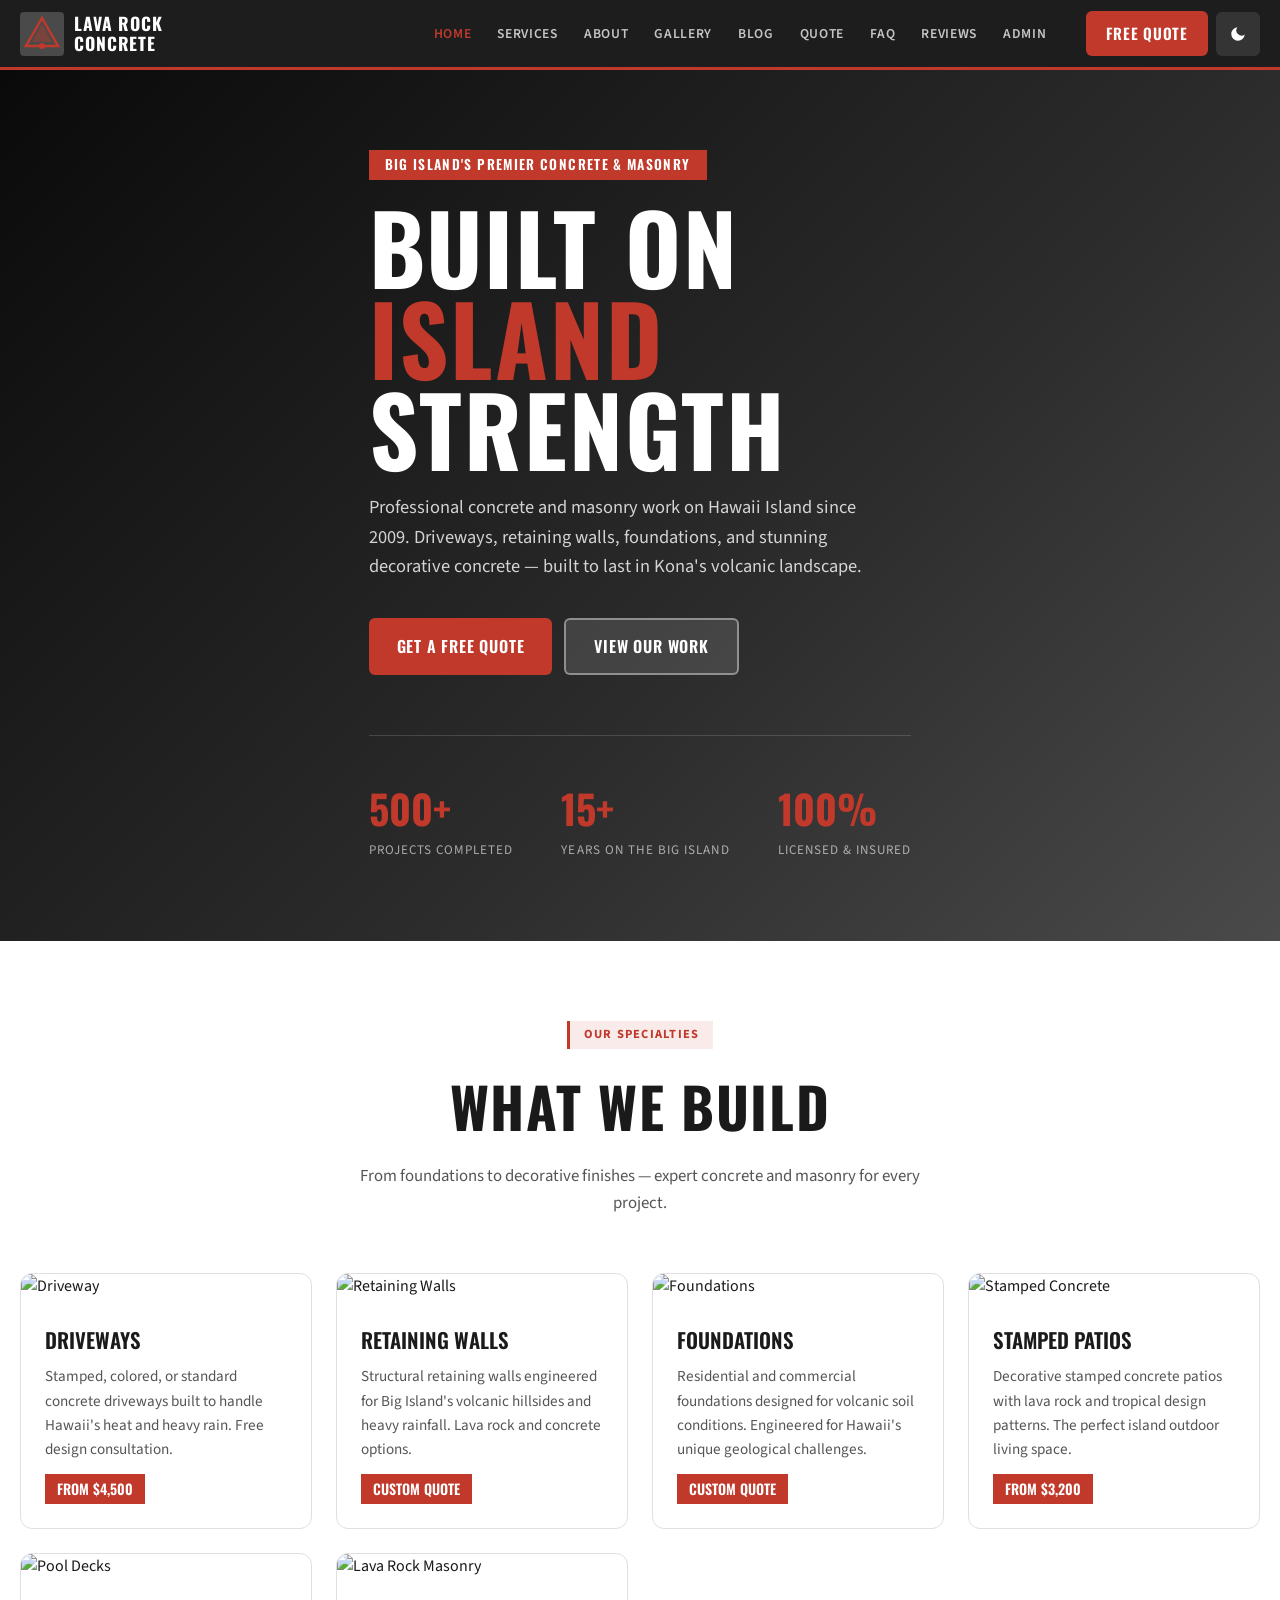
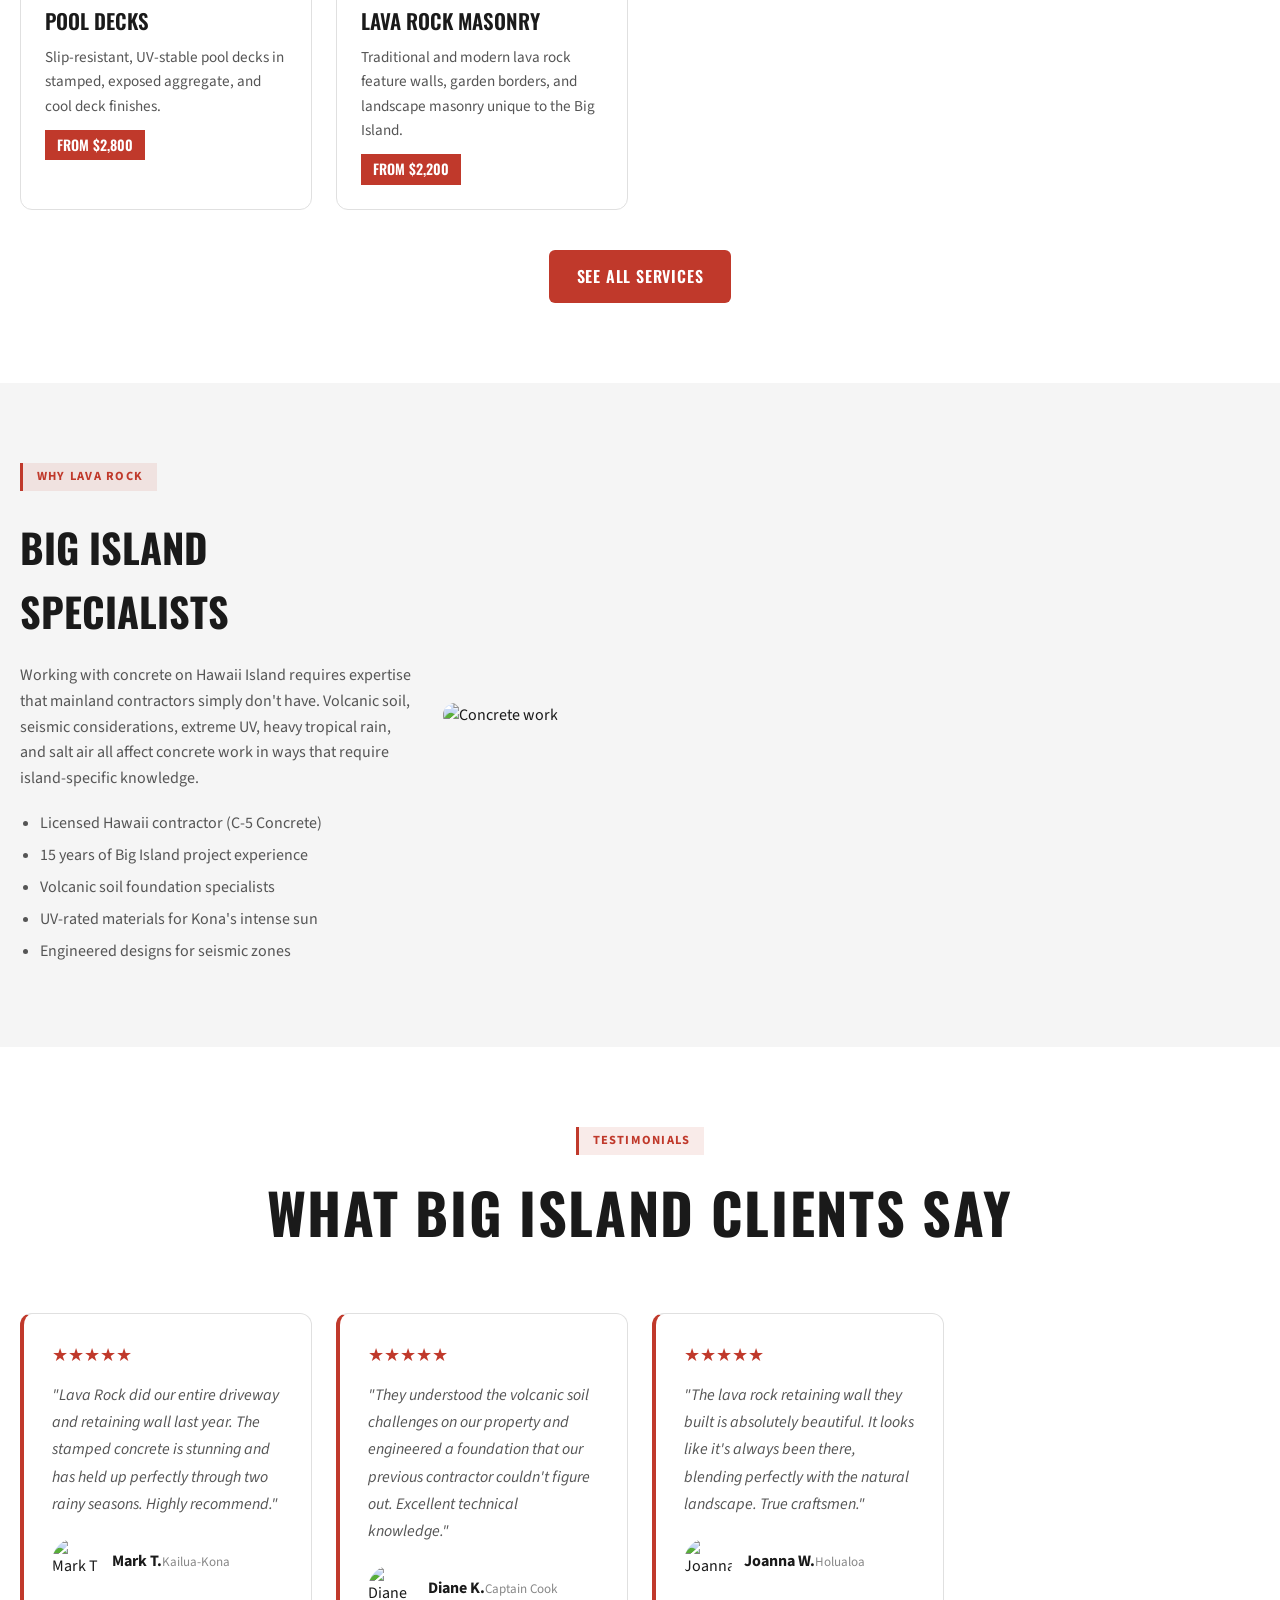
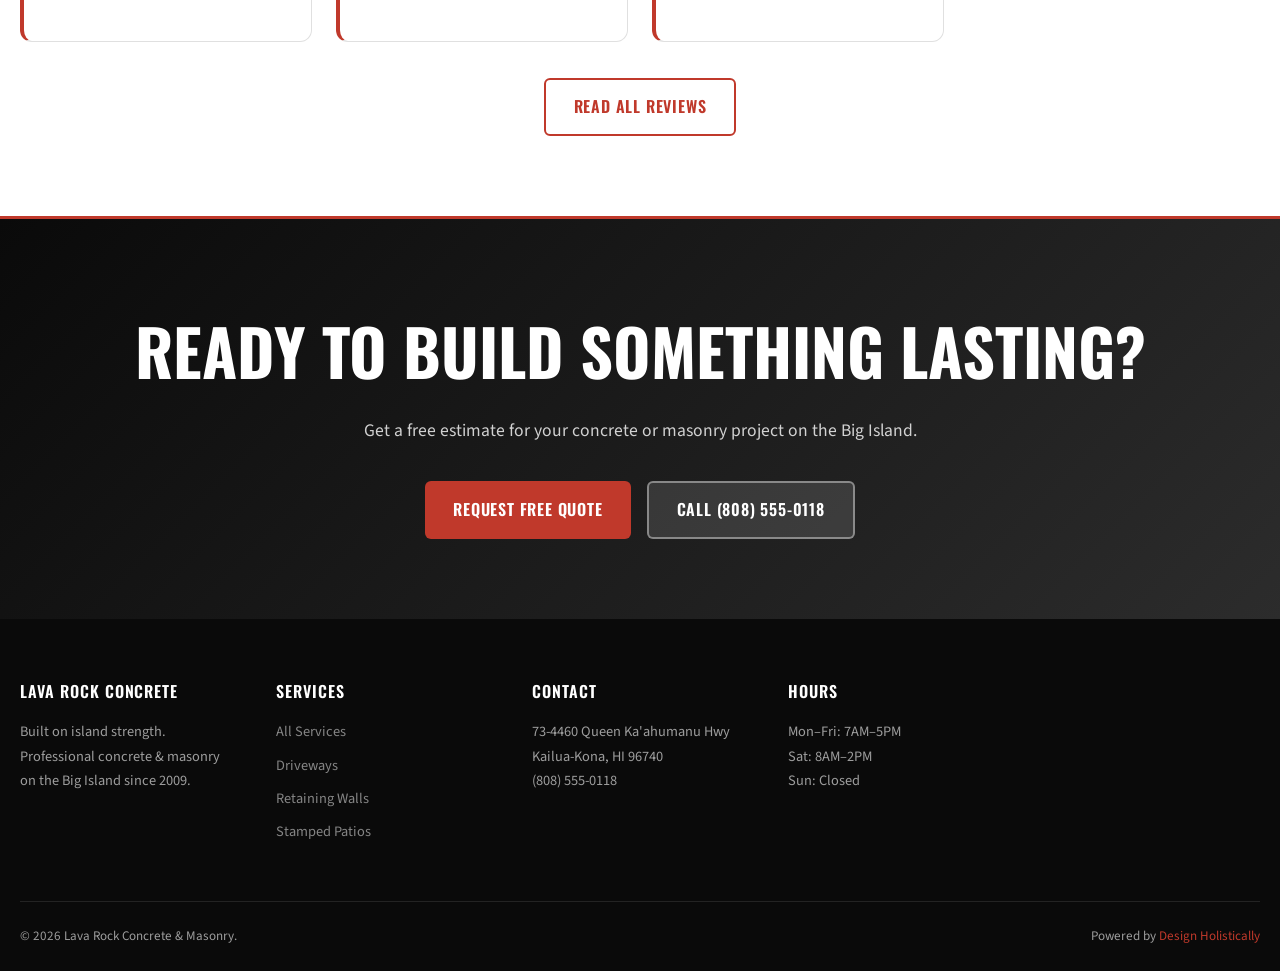
==== index.html @ 1061bb03 "Initial commit: Lava Rock Concrete & Masonry — Hawaii sample site (Kailua-Kona)" ====
<!DOCTYPE html>
<html lang="en" data-theme="light">
<head>
<meta charset="UTF-8"><meta name="viewport" content="width=device-width, initial-scale=1.0">
<title>Lava Rock Concrete & Masonry — Built on Island Strength | Kailua-Kona, Hawaii</title>
<meta name="description" content="Lava Rock Concrete & Masonry: driveways, retaining walls, foundations, stamped patios and decorative concrete on the Big Island. Kailua-Kona, Hawaii Island.">
<meta property="og:title" content="Lava Rock Concrete & Masonry — Kailua-Kona, Hawaii Island">
<meta property="og:description" content="Built on island strength. Professional concrete and masonry on the Big Island.">
<meta property="og:image" content="https://picsum.photos/1200/630?random=1802">
<link rel="stylesheet" href="css/style.css">
<script type="application/ld+json">{"@context":"https://schema.org","@type":"HomeAndConstructionBusiness","name":"Lava Rock Concrete & Masonry","address":{"@type":"PostalAddress","streetAddress":"73-4460 Queen Ka'ahumanu Hwy","addressLocality":"Kailua-Kona","addressRegion":"HI","postalCode":"96740"},"telephone":"(808) 555-0118","priceRange":"$$"}</script>
</head>
<body>
<header class="site-header">
  <div class="header-inner">
    <a href="index.html" class="logo-wrap" aria-label="Lava Rock Concrete Home">
      <svg width="44" height="44" viewBox="0 0 44 44" fill="none" aria-hidden="true">
        <rect width="44" height="44" rx="4" fill="#4A4A4A"/>
        <polygon points="22,6 38,34 6,34" fill="none" stroke="#C0392B" stroke-width="2.5"/>
        <polygon points="22,12 32,30 12,30" fill="#C0392B" opacity="0.4"/>
        <circle cx="22" cy="34" r="3" fill="#C0392B"/>
      </svg>
      <span>Lava Rock<br>Concrete</span>
    </a>
    <nav class="nav-links">
      <a href="index.html">Home</a><a href="services.html">Services</a><a href="about.html">About</a><a href="gallery.html">Gallery</a><a href="blog.html">Blog</a><a href="booking.html">Quote</a><a href="faq.html">FAQ</a><a href="reviews.html">Reviews</a><a href="admin.html">Admin</a>
    </nav>
    <div class="header-actions">
      <a href="booking.html" class="btn-cta-header">Free Quote</a>
      <button class="btn-dark-toggle" id="darkToggle" aria-label="Toggle dark mode"><svg viewBox="0 0 24 24"><path d="M21 12.79A9 9 0 1111.21 3 7 7 0 0021 12.79z"/></svg></button>
      <button class="hamburger" id="hamburger" aria-label="Open menu" aria-expanded="false"><span></span><span></span><span></span></button>
    </div>
  </div>
</header>
<nav class="mobile-nav" id="mobileNav">
  <a href="index.html">Home</a><a href="services.html">Services</a><a href="about.html">About</a><a href="gallery.html">Gallery</a><a href="blog.html">Blog</a><a href="booking.html">Quote</a><a href="faq.html">FAQ</a><a href="reviews.html">Reviews</a><a href="admin.html">Admin</a>
</nav>

<section class="hero">
  <div class="hero-bg"></div>
  <div class="hero-content">
    <div class="hero-badge">Big Island's Premier Concrete & Masonry</div>
    <h1>Built on<br><span>Island</span><br>Strength</h1>
    <p>Professional concrete and masonry work on Hawaii Island since 2009. Driveways, retaining walls, foundations, and stunning decorative concrete — built to last in Kona's volcanic landscape.</p>
    <div class="hero-ctas">
      <a href="booking.html" class="btn btn-primary">Get a Free Quote</a>
      <a href="gallery.html" class="btn btn-ghost">View Our Work</a>
    </div>
    <div class="hero-stats">
      <div class="hero-stat"><div class="num">500+</div><div class="lbl">Projects Completed</div></div>
      <div class="hero-stat"><div class="num">15+</div><div class="lbl">Years on the Big Island</div></div>
      <div class="hero-stat"><div class="num">100%</div><div class="lbl">Licensed & Insured</div></div>
    </div>
  </div>
</section>

<section class="section">
  <div class="container">
    <div class="section-header fade-up">
      <div class="section-tag">Our Specialties</div>
      <h2>What We Build</h2>
      <p>From foundations to decorative finishes — expert concrete and masonry for every project.</p>
    </div>
    <div class="grid-3">
      <div class="card fade-up"><img src="https://picsum.photos/400/280?random=1803" alt="Driveway" class="card-img"><div class="card-body"><h3>Driveways</h3><p>Stamped, colored, or standard concrete driveways built to handle Hawaii's heat and heavy rain. Free design consultation.</p><span class="price-tag">From $4,500</span></div></div>
      <div class="card fade-up"><img src="https://picsum.photos/400/280?random=1804" alt="Retaining Walls" class="card-img"><div class="card-body"><h3>Retaining Walls</h3><p>Structural retaining walls engineered for Big Island's volcanic hillsides and heavy rainfall. Lava rock and concrete options.</p><span class="price-tag">Custom Quote</span></div></div>
      <div class="card fade-up"><img src="https://picsum.photos/400/280?random=1805" alt="Foundations" class="card-img"><div class="card-body"><h3>Foundations</h3><p>Residential and commercial foundations designed for volcanic soil conditions. Engineered for Hawaii's unique geological challenges.</p><span class="price-tag">Custom Quote</span></div></div>
      <div class="card fade-up"><img src="https://picsum.photos/400/280?random=1806" alt="Stamped Concrete" class="card-img"><div class="card-body"><h3>Stamped Patios</h3><p>Decorative stamped concrete patios with lava rock and tropical design patterns. The perfect island outdoor living space.</p><span class="price-tag">From $3,200</span></div></div>
      <div class="card fade-up"><img src="https://picsum.photos/400/280?random=1807" alt="Pool Decks" class="card-img"><div class="card-body"><h3>Pool Decks</h3><p>Slip-resistant, UV-stable pool decks in stamped, exposed aggregate, and cool deck finishes.</p><span class="price-tag">From $2,800</span></div></div>
      <div class="card fade-up"><img src="https://picsum.photos/400/280?random=1808" alt="Lava Rock Masonry" class="card-img"><div class="card-body"><h3>Lava Rock Masonry</h3><p>Traditional and modern lava rock feature walls, garden borders, and landscape masonry unique to the Big Island.</p><span class="price-tag">From $2,200</span></div></div>
    </div>
    <div style="text-align:center;margin-top:40px"><a href="services.html" class="btn btn-primary">See All Services</a></div>
  </div>
</section>

<section class="section section-alt">
  <div class="container">
    <div class="grid-2" style="align-items:center">
      <div class="fade-left">
        <div class="section-tag">Why Lava Rock</div>
        <h2 style="font-family:'Oswald',sans-serif;font-weight:700;font-size:2.5rem;text-transform:uppercase;margin:12px 0 20px">Big Island Specialists</h2>
        <p style="color:var(--text-muted);margin-bottom:16px">Working with concrete on Hawaii Island requires expertise that mainland contractors simply don't have. Volcanic soil, seismic considerations, extreme UV, heavy tropical rain, and salt air all affect concrete work in ways that require island-specific knowledge.</p>
        <ul style="color:var(--text-muted);padding-left:20px;line-height:2">
          <li>Licensed Hawaii contractor (C-5 Concrete)</li>
          <li>15 years of Big Island project experience</li>
          <li>Volcanic soil foundation specialists</li>
          <li>UV-rated materials for Kona's intense sun</li>
          <li>Engineered designs for seismic zones</li>
        </ul>
      </div>
      <div class="fade-up"><img src="https://picsum.photos/600/450?random=1809" alt="Concrete work" style="width:100%;border-radius:var(--radius-lg);aspect-ratio:4/3;object-fit:cover"></div>
    </div>
  </div>
</section>

<section class="section">
  <div class="container">
    <div class="section-header fade-up"><div class="section-tag">Testimonials</div><h2>What Big Island Clients Say</h2></div>
    <div class="grid-3">
      <div class="testimonial-card fade-up"><div class="stars">★★★★★</div><p>"Lava Rock did our entire driveway and retaining wall last year. The stamped concrete is stunning and has held up perfectly through two rainy seasons. Highly recommend."</p><div class="testi-author"><img src="https://picsum.photos/48/48?random=1810" alt="Mark T"><div><strong>Mark T.</strong><span>Kailua-Kona</span></div></div></div>
      <div class="testimonial-card fade-up"><div class="stars">★★★★★</div><p>"They understood the volcanic soil challenges on our property and engineered a foundation that our previous contractor couldn't figure out. Excellent technical knowledge."</p><div class="testi-author"><img src="https://picsum.photos/48/48?random=1811" alt="Diane K"><div><strong>Diane K.</strong><span>Captain Cook</span></div></div></div>
      <div class="testimonial-card fade-up"><div class="stars">★★★★★</div><p>"The lava rock retaining wall they built is absolutely beautiful. It looks like it's always been there, blending perfectly with the natural landscape. True craftsmen."</p><div class="testi-author"><img src="https://picsum.photos/48/48?random=1812" alt="Joanna W"><div><strong>Joanna W.</strong><span>Holualoa</span></div></div></div>
    </div>
    <div style="text-align:center;margin-top:36px"><a href="reviews.html" class="btn btn-outline">Read All Reviews</a></div>
  </div>
</section>

<section class="cta-section">
  <div class="container">
    <h2>Ready to Build Something Lasting?</h2>
    <p>Get a free estimate for your concrete or masonry project on the Big Island.</p>
    <div style="display:flex;gap:16px;justify-content:center;flex-wrap:wrap">
      <a href="booking.html" class="btn btn-primary">Request Free Quote</a>
      <a href="tel:8085550118" class="btn btn-ghost">Call (808) 555-0118</a>
    </div>
  </div>
</section>

<footer class="site-footer">
  <div class="footer-grid">
    <div class="footer-col"><h4>Lava Rock Concrete</h4><p>Built on island strength. Professional concrete & masonry on the Big Island since 2009.</p></div>
    <div class="footer-col"><h4>Services</h4><a href="services.html">All Services</a><a href="services.html">Driveways</a><a href="services.html">Retaining Walls</a><a href="services.html">Stamped Patios</a></div>
    <div class="footer-col"><h4>Contact</h4><p>73-4460 Queen Ka'ahumanu Hwy<br>Kailua-Kona, HI 96740<br>(808) 555-0118</p></div>
    <div class="footer-col"><h4>Hours</h4><p>Mon–Fri: 7AM–5PM<br>Sat: 8AM–2PM<br>Sun: Closed</p></div>
  </div>
  <div class="footer-bottom"><span>© 2026 Lava Rock Concrete & Masonry.</span><span>Powered by <a href="https://designholistically.com" target="_blank">Design Holistically</a></span></div>
</footer>
<button class="back-to-top" id="backToTop" aria-label="Back to top">↑</button>
<script src="js/main.js"></script>
</body>
</html>
---- css/style.css ----
@import url('https://fonts.googleapis.com/css2?family=Oswald:wght@400;500;600;700&family=Source+Sans+3:wght@400;600;700&display=swap');

:root {
  --primary: #4A4A4A;
  --primary-dark: #2c2c2c;
  --primary-light: #666;
  --accent: #C0392B;
  --accent-dark: #922b21;
  --bg: #ffffff;
  --bg-alt: #f5f5f5;
  --bg-card: #ffffff;
  --text: #1a1a1a;
  --text-muted: #555;
  --text-light: #888;
  --border: #e0e0e0;
  --shadow: 0 2px 16px rgba(0,0,0,0.08);
  --shadow-lg: 0 8px 40px rgba(0,0,0,0.15);
  --radius: 6px;
  --radius-lg: 12px;
  --header-h: 70px;
  --transition: 0.3s cubic-bezier(0.4,0,0.2,1);
}
[data-theme="dark"] {
  --bg: #111111;
  --bg-alt: #1a1a1a;
  --bg-card: #222222;
  --text: #f0f0f0;
  --text-muted: #aaa;
  --text-light: #777;
  --border: #333;
}
*, *::before, *::after { box-sizing: border-box; margin: 0; padding: 0; }
html { scroll-behavior: smooth; }
body { font-family: 'Source Sans 3', sans-serif; background: var(--bg); color: var(--text); line-height: 1.6; transition: background var(--transition), color var(--transition); }

.site-header { position: sticky; top: 0; z-index: 1000; height: var(--header-h); background: rgba(20,20,20,0.96); backdrop-filter: blur(12px); border-bottom: 3px solid var(--accent); display: flex; align-items: center; }
.header-inner { width: 100%; max-width: 1280px; margin: 0 auto; padding: 0 20px; display: flex; align-items: center; gap: 16px; }
.logo-wrap { display: flex; align-items: center; gap: 10px; text-decoration: none; color: #fff; }
.logo-wrap span { font-family: 'Oswald', sans-serif; font-weight: 700; font-size: 1.1rem; line-height: 1.1; text-transform: uppercase; letter-spacing: 0.05em; }
.nav-links { display: flex; align-items: center; gap: 2px; margin-left: auto; }
.nav-links a { padding: 8px 12px; text-decoration: none; color: rgba(255,255,255,0.75); font-weight: 600; font-size: 0.85rem; transition: color var(--transition); white-space: nowrap; text-transform: uppercase; letter-spacing: 0.05em; }
.nav-links a:hover, .nav-links a.active { color: var(--accent); }
.header-actions { display: flex; align-items: center; gap: 8px; margin-left: 12px; }
.btn-cta-header { background: var(--accent); color: #fff; padding: 10px 20px; font-family: 'Oswald', sans-serif; font-weight: 600; font-size: 0.95rem; text-decoration: none; border-radius: var(--radius); min-height: 44px; display: inline-flex; align-items: center; text-transform: uppercase; letter-spacing: 0.05em; transition: background var(--transition); }
.btn-cta-header:hover { background: var(--accent-dark); }
.btn-dark-toggle { width: 44px; height: 44px; border: none; background: rgba(255,255,255,0.1); border-radius: var(--radius); cursor: pointer; display: flex; align-items: center; justify-content: center; }
.btn-dark-toggle svg { width: 18px; height: 18px; fill: #fff; }
.hamburger { display: none; flex-direction: column; gap: 5px; background: none; border: none; cursor: pointer; padding: 10px; width: 44px; height: 44px; align-items: center; justify-content: center; }
.hamburger span { display: block; width: 22px; height: 2px; background: #fff; border-radius: 2px; }
.mobile-nav { display: none; position: fixed; inset: 0; top: var(--header-h); background: #111; z-index: 999; padding: 24px 20px; flex-direction: column; gap: 8px; }
.mobile-nav.open { display: flex; }
.mobile-nav a { padding: 14px 16px; text-decoration: none; color: #fff; font-weight: 600; font-size: 1.1rem; border: 1px solid #333; border-radius: var(--radius); text-transform: uppercase; }
.mobile-nav a:hover { background: var(--accent); border-color: var(--accent); }

.btn { display: inline-flex; align-items: center; justify-content: center; gap: 8px; padding: 14px 28px; border-radius: var(--radius); font-family: 'Oswald', sans-serif; font-weight: 600; font-size: 1rem; cursor: pointer; text-decoration: none; border: none; transition: all var(--transition); min-height: 44px; text-transform: uppercase; letter-spacing: 0.05em; }
.btn-primary { background: var(--accent); color: #fff; }
.btn-primary:hover { background: var(--accent-dark); transform: translateY(-2px); }
.btn-outline { background: transparent; border: 2px solid var(--accent); color: var(--accent); }
.btn-outline:hover { background: var(--accent); color: #fff; }
.btn-ghost { background: rgba(255,255,255,0.12); color: #fff; border: 2px solid rgba(255,255,255,0.4); }
.btn-ghost:hover { background: rgba(255,255,255,0.22); }

.hero { min-height: 90vh; display: flex; align-items: center; background: linear-gradient(135deg, #0a0a0a 0%, #2c2c2c 60%, var(--primary) 100%); position: relative; overflow: hidden; }
.hero-bg { position: absolute; inset: 0; background-image: url('https://picsum.photos/1280/900?random=1801'); background-size: cover; background-position: center; opacity: 0.2; }
.hero-content { position: relative; z-index: 2; max-width: 1280px; margin: 0 auto; padding: 80px 20px; }
.hero-badge { display: inline-block; background: var(--accent); color: #fff; padding: 4px 16px; font-family: 'Oswald', sans-serif; font-weight: 600; font-size: 0.85rem; text-transform: uppercase; letter-spacing: 0.1em; margin-bottom: 20px; }
.hero h1 { font-family: 'Oswald', sans-serif; font-weight: 700; font-size: clamp(3rem, 8vw, 6rem); color: #fff; line-height: 0.95; margin-bottom: 20px; text-transform: uppercase; letter-spacing: 0.02em; }
.hero h1 span { color: var(--accent); }
.hero p { font-size: 1.15rem; color: rgba(255,255,255,0.8); max-width: 520px; margin-bottom: 36px; }
.hero-ctas { display: flex; flex-wrap: wrap; gap: 12px; }
.hero-stats { display: flex; gap: 48px; margin-top: 60px; flex-wrap: wrap; border-top: 1px solid rgba(255,255,255,0.15); padding-top: 40px; }
.hero-stat .num { font-family: 'Oswald', sans-serif; font-weight: 700; font-size: 2.5rem; color: var(--accent); }
.hero-stat .lbl { font-size: 0.82rem; color: rgba(255,255,255,0.6); text-transform: uppercase; letter-spacing: 0.08em; }

.section { padding: 80px 20px; }
.section-alt { background: var(--bg-alt); }
.container { max-width: 1280px; margin: 0 auto; }
.section-header { text-align: center; margin-bottom: 56px; }
.section-tag { display: inline-block; background: rgba(192,57,43,0.1); color: var(--accent); padding: 4px 14px; font-size: 0.78rem; font-weight: 700; text-transform: uppercase; letter-spacing: 0.1em; margin-bottom: 12px; border-left: 3px solid var(--accent); }
.section-header h2 { font-family: 'Oswald', sans-serif; font-weight: 700; font-size: clamp(2rem, 5vw, 3.5rem); text-transform: uppercase; letter-spacing: 0.03em; margin-bottom: 12px; }
.section-header p { color: var(--text-muted); font-size: 1.05rem; max-width: 560px; margin: 0 auto; }

.card { background: var(--bg-card); border: 1px solid var(--border); border-radius: var(--radius-lg); overflow: hidden; transition: transform var(--transition), box-shadow var(--transition); }
.card:hover { transform: translateY(-4px); box-shadow: var(--shadow-lg); }
.card-img { width: 100%; height: 200px; object-fit: cover; }
.card-body { padding: 24px; }
.card-body h3 { font-family: 'Oswald', sans-serif; font-weight: 600; font-size: 1.3rem; text-transform: uppercase; margin-bottom: 8px; }
.card-body p { color: var(--text-muted); font-size: 0.95rem; }
.price-tag { display: inline-block; background: var(--accent); color: #fff; padding: 4px 12px; font-family: 'Oswald', sans-serif; font-weight: 600; font-size: 0.88rem; margin-top: 12px; text-transform: uppercase; }

.grid-3 { display: grid; grid-template-columns: repeat(auto-fill, minmax(280px, 1fr)); gap: 24px; }
.grid-2 { display: grid; grid-template-columns: repeat(auto-fill, minmax(380px, 1fr)); gap: 28px; }

.testimonial-card { background: var(--bg-card); border: 1px solid var(--border); border-radius: var(--radius-lg); padding: 28px; border-left: 4px solid var(--accent); }
.stars { color: var(--accent); font-size: 1.1rem; margin-bottom: 12px; }
.testimonial-card p { color: var(--text-muted); font-style: italic; margin-bottom: 20px; line-height: 1.7; }
.testi-author { display: flex; align-items: center; gap: 12px; }
.testi-author img { width: 48px; height: 48px; border-radius: 50%; object-fit: cover; }
.testi-author strong { font-weight: 700; }
.testi-author span { font-size: 0.82rem; color: var(--text-light); }

.page-hero { background: linear-gradient(135deg, #0a0a0a, #2c2c2c); padding: 80px 20px; text-align: center; color: #fff; border-bottom: 3px solid var(--accent); }
.page-hero h1 { font-family: 'Oswald', sans-serif; font-weight: 700; font-size: clamp(2.5rem, 6vw, 4.5rem); text-transform: uppercase; letter-spacing: 0.03em; margin-bottom: 12px; }
.page-hero p { font-size: 1.1rem; opacity: 0.8; }

.gallery-grid { display: grid; grid-template-columns: repeat(auto-fill, minmax(260px, 1fr)); gap: 12px; }
.gallery-item { border-radius: var(--radius); overflow: hidden; aspect-ratio: 4/3; position: relative; cursor: pointer; }
.gallery-item img { width: 100%; height: 100%; object-fit: cover; transition: transform 0.4s ease; }
.gallery-item:hover img { transform: scale(1.05); }
.gallery-overlay { position: absolute; inset: 0; background: rgba(192,57,43,0.75); opacity: 0; display: flex; align-items: center; justify-content: center; color: #fff; font-weight: 700; transition: opacity var(--transition); font-family: 'Oswald', sans-serif; text-transform: uppercase; letter-spacing: 0.08em; }
.gallery-item:hover .gallery-overlay { opacity: 1; }

.faq-item { border: 1px solid var(--border); border-radius: var(--radius); margin-bottom: 10px; overflow: hidden; }
.faq-question { padding: 18px 20px; cursor: pointer; display: flex; justify-content: space-between; align-items: center; font-weight: 700; background: var(--bg-card); }
.faq-question:hover { background: var(--bg-alt); }
.faq-answer { padding: 0 20px; max-height: 0; overflow: hidden; transition: max-height 0.4s ease, padding 0.3s; color: var(--text-muted); line-height: 1.7; }
.faq-answer.open { max-height: 400px; padding: 16px 20px; }
.faq-icon { font-size: 1.2rem; color: var(--accent); transition: transform var(--transition); }
.faq-item.open .faq-icon { transform: rotate(45deg); }

.review-card { background: var(--bg-card); border: 1px solid var(--border); border-radius: var(--radius-lg); padding: 24px; }
.review-platform { font-size: 0.8rem; color: var(--text-light); margin-bottom: 8px; }
.review-text { color: var(--text-muted); font-style: italic; margin: 12px 0 16px; line-height: 1.7; }
.reviewer { display: flex; align-items: center; gap: 10px; }
.reviewer img { width: 44px; height: 44px; border-radius: 50%; object-fit: cover; }

.booking-steps { display: flex; justify-content: center; gap: 0; margin-bottom: 48px; flex-wrap: wrap; }
.step-indicator { display: flex; align-items: center; }
.step-dot { width: 36px; height: 36px; border-radius: 50%; display: flex; align-items: center; justify-content: center; font-weight: 800; font-size: 0.85rem; border: 2px solid var(--border); background: var(--bg-card); color: var(--text-muted); transition: all var(--transition); }
.step-dot.active { background: var(--accent); border-color: var(--accent); color: #fff; }
.step-dot.done { background: var(--primary); border-color: var(--primary); color: #fff; }
.step-line { width: 60px; height: 2px; background: var(--border); }
.step-line.done { background: var(--primary); }
.booking-form-wrap { max-width: 640px; margin: 0 auto; background: var(--bg-card); border: 1px solid var(--border); border-radius: var(--radius-lg); padding: 40px 32px; }
.form-step { display: none; }
.form-step.active { display: block; }
.form-step h3 { font-family: 'Oswald', sans-serif; font-weight: 700; font-size: 1.8rem; text-transform: uppercase; margin-bottom: 24px; }
.form-group { margin-bottom: 20px; }
.form-group label { display: block; font-weight: 700; margin-bottom: 6px; font-size: 0.82rem; text-transform: uppercase; letter-spacing: 0.04em; }
.form-group input, .form-group select, .form-group textarea { width: 100%; padding: 12px 16px; border: 1px solid var(--border); border-radius: var(--radius); background: var(--bg); color: var(--text); font-size: 0.95rem; font-family: inherit; }
.form-group input:focus, .form-group select:focus, .form-group textarea:focus { outline: none; border-color: var(--accent); }
.service-options { display: grid; grid-template-columns: 1fr 1fr; gap: 12px; }
.service-opt { border: 2px solid var(--border); border-radius: var(--radius); padding: 16px; cursor: pointer; transition: all var(--transition); text-align: center; }
.service-opt:hover, .service-opt.selected { border-color: var(--accent); background: rgba(192,57,43,0.05); }
.service-opt strong { display: block; font-weight: 800; font-size: 0.95rem; margin-bottom: 4px; }
.service-opt span { font-size: 0.8rem; color: var(--text-muted); }
.form-nav { display: flex; gap: 12px; margin-top: 28px; }

.cta-section { background: linear-gradient(135deg, #0a0a0a, #2c2c2c); color: #fff; padding: 80px 20px; text-align: center; border-top: 3px solid var(--accent); }
.cta-section h2 { font-family: 'Oswald', sans-serif; font-weight: 700; font-size: clamp(2.5rem, 5vw, 4rem); text-transform: uppercase; margin-bottom: 16px; }
.cta-section p { opacity: 0.8; margin-bottom: 36px; font-size: 1.1rem; }

.about-story { display: grid; grid-template-columns: 1fr 1fr; gap: 60px; align-items: center; }
.about-story img { width: 100%; border-radius: var(--radius-lg); aspect-ratio: 4/3; object-fit: cover; }
.values-grid { display: grid; grid-template-columns: repeat(auto-fill, minmax(220px, 1fr)); gap: 24px; }
.value-card { background: var(--bg-card); border: 1px solid var(--border); border-radius: var(--radius); padding: 28px; text-align: center; border-top: 3px solid var(--accent); }
.value-icon { font-size: 2.5rem; margin-bottom: 12px; }
.value-card h3 { font-family: 'Oswald', sans-serif; font-weight: 600; text-transform: uppercase; margin-bottom: 8px; }
.team-grid { display: grid; grid-template-columns: repeat(auto-fill, minmax(220px, 1fr)); gap: 24px; }
.team-card { background: var(--bg-card); border: 1px solid var(--border); border-radius: var(--radius-lg); overflow: hidden; text-align: center; }
.team-card img { width: 100%; height: 220px; object-fit: cover; }
.team-card-body { padding: 20px; }
.team-card-body strong { display: block; font-family: 'Oswald', sans-serif; font-weight: 600; text-transform: uppercase; margin-bottom: 4px; font-size: 1rem; }

.article-hero { height: 400px; position: relative; overflow: hidden; }
.article-hero img { width: 100%; height: 100%; object-fit: cover; }
.article-hero-overlay { position: absolute; inset: 0; background: linear-gradient(to top, rgba(0,0,0,0.85), transparent); display: flex; align-items: flex-end; padding: 40px; }
.article-hero-overlay h1 { font-family: 'Oswald', sans-serif; font-weight: 700; font-size: clamp(1.8rem, 4vw, 3rem); color: #fff; max-width: 800px; text-transform: uppercase; letter-spacing: 0.02em; }
.article-body { max-width: 760px; margin: 0 auto; padding: 48px 20px; }
.article-body h2 { font-family: 'Oswald', sans-serif; font-weight: 600; font-size: 1.8rem; margin: 32px 0 12px; text-transform: uppercase; }
.article-body p { color: var(--text-muted); line-height: 1.8; margin-bottom: 20px; }
.article-body ul { color: var(--text-muted); padding-left: 28px; margin-bottom: 20px; line-height: 1.8; }
.article-meta { display: flex; gap: 16px; flex-wrap: wrap; align-items: center; padding: 20px 0; border-bottom: 1px solid var(--border); margin-bottom: 32px; }
.blog-cat { background: rgba(192,57,43,0.1); color: var(--accent); padding: 3px 10px; font-size: 0.78rem; font-weight: 700; text-transform: uppercase; border-left: 2px solid var(--accent); }
.blog-date { font-size: 0.82rem; color: var(--text-light); }
.article-img-mid { width: 100%; border-radius: var(--radius); margin: 24px 0; aspect-ratio: 16/9; object-fit: cover; }

.blog-card { background: var(--bg-card); border: 1px solid var(--border); border-radius: var(--radius-lg); overflow: hidden; transition: transform var(--transition), box-shadow var(--transition); }
.blog-card:hover { transform: translateY(-4px); box-shadow: var(--shadow-lg); }
.blog-card img { width: 100%; height: 200px; object-fit: cover; }
.blog-card-body { padding: 24px; }
.blog-card-body h3 { font-family: 'Oswald', sans-serif; font-weight: 600; font-size: 1.2rem; text-transform: uppercase; margin-bottom: 8px; }
.blog-card-body p { color: var(--text-muted); font-size: 0.9rem; }
.blog-card-body a { display: inline-flex; align-items: center; gap: 6px; color: var(--accent); font-weight: 700; text-decoration: none; margin-top: 14px; font-size: 0.9rem; text-transform: uppercase; }

.site-footer { background: #0a0a0a; color: rgba(255,255,255,0.6); padding: 60px 20px 24px; }
.footer-grid { display: grid; grid-template-columns: repeat(auto-fill, minmax(200px, 1fr)); gap: 40px; max-width: 1280px; margin: 0 auto 48px; }
.footer-col h4 { font-family: 'Oswald', sans-serif; font-weight: 600; color: #fff; margin-bottom: 16px; text-transform: uppercase; letter-spacing: 0.06em; }
.footer-col a { display: block; color: rgba(255,255,255,0.5); text-decoration: none; margin-bottom: 10px; font-size: 0.9rem; transition: color var(--transition); }
.footer-col a:hover { color: var(--accent); }
.footer-col p { font-size: 0.9rem; line-height: 1.7; }
.footer-bottom { max-width: 1280px; margin: 0 auto; padding-top: 24px; border-top: 1px solid rgba(255,255,255,0.1); display: flex; justify-content: space-between; align-items: center; flex-wrap: wrap; gap: 12px; font-size: 0.82rem; }
.footer-bottom a { color: var(--accent); text-decoration: none; }

.back-to-top { position: fixed; bottom: 28px; right: 28px; width: 44px; height: 44px; background: var(--accent); color: #fff; border: none; border-radius: var(--radius); cursor: pointer; display: flex; align-items: center; justify-content: center; font-size: 1.2rem; opacity: 0; transform: translateY(20px); transition: all var(--transition); z-index: 900; }
.back-to-top.visible { opacity: 1; transform: translateY(0); }
.back-to-top:hover { background: var(--accent-dark); }

.fade-up { opacity: 0; transform: translateY(30px); transition: opacity 0.6s ease, transform 0.6s ease; }
.fade-up.visible { opacity: 1; transform: translateY(0); }
.fade-left { opacity: 0; transform: translateX(-30px); transition: opacity 0.6s ease, transform 0.6s ease; }
.fade-left.visible { opacity: 1; transform: translateX(0); }

.login-overlay { position: fixed; inset: 0; background: var(--bg); z-index: 9999; display: flex; align-items: center; justify-content: center; }
.login-box { background: var(--bg-card); border: 1px solid var(--border); border-radius: var(--radius-lg); padding: 48px 40px; width: 100%; max-width: 420px; text-align: center; }
.login-box h2 { font-family: 'Oswald', sans-serif; font-weight: 700; font-size: 2rem; text-transform: uppercase; margin-bottom: 8px; }
.admin-layout { display: flex; }
.admin-sidebar { width: 240px; background: var(--bg-card); border-right: 1px solid var(--border); min-height: 100vh; padding: 24px 0; flex-shrink: 0; }
.admin-main { flex: 1; padding: 32px; overflow-x: auto; }
.admin-nav a { display: flex; align-items: center; gap: 10px; padding: 12px 20px; color: var(--text-muted); text-decoration: none; font-weight: 600; font-size: 0.9rem; transition: all var(--transition); }
.admin-nav a:hover, .admin-nav a.active { color: var(--accent); background: rgba(192,57,43,0.08); border-left: 3px solid var(--accent); }
.stat-card { background: var(--bg-card); border: 1px solid var(--border); border-radius: var(--radius); padding: 20px 24px; }
.stat-card .val { font-family: 'Oswald', sans-serif; font-weight: 700; font-size: 2rem; color: var(--accent); }
.stat-card .label { font-size: 0.85rem; color: var(--text-muted); margin-top: 4px; }
.admin-table { width: 100%; border-collapse: collapse; background: var(--bg-card); font-size: 0.9rem; }
.admin-table th { background: var(--bg-alt); padding: 12px 16px; text-align: left; font-weight: 700; font-size: 0.82rem; text-transform: uppercase; letter-spacing: 0.04em; color: var(--text-muted); }
.admin-table td { padding: 12px 16px; border-top: 1px solid var(--border); }
.badge { display: inline-block; padding: 3px 10px; font-size: 0.78rem; font-weight: 700; }
.badge-green { background: rgba(39,174,96,0.1); color: #1a7a42; }
.badge-yellow { background: rgba(241,196,15,0.15); color: #8a6a00; }
.badge-red { background: rgba(192,57,43,0.1); color: var(--accent); }

@media (max-width: 768px) {
  .nav-links { display: none; }
  .hamburger { display: flex; }
  .about-story { grid-template-columns: 1fr; gap: 32px; }
  .service-options { grid-template-columns: 1fr; }
  .admin-sidebar { display: none; }
  .booking-form-wrap { padding: 28px 20px; }
  .grid-2 { grid-template-columns: 1fr; }
  .step-line { width: 30px; }
  .footer-bottom { flex-direction: column; text-align: center; }
}
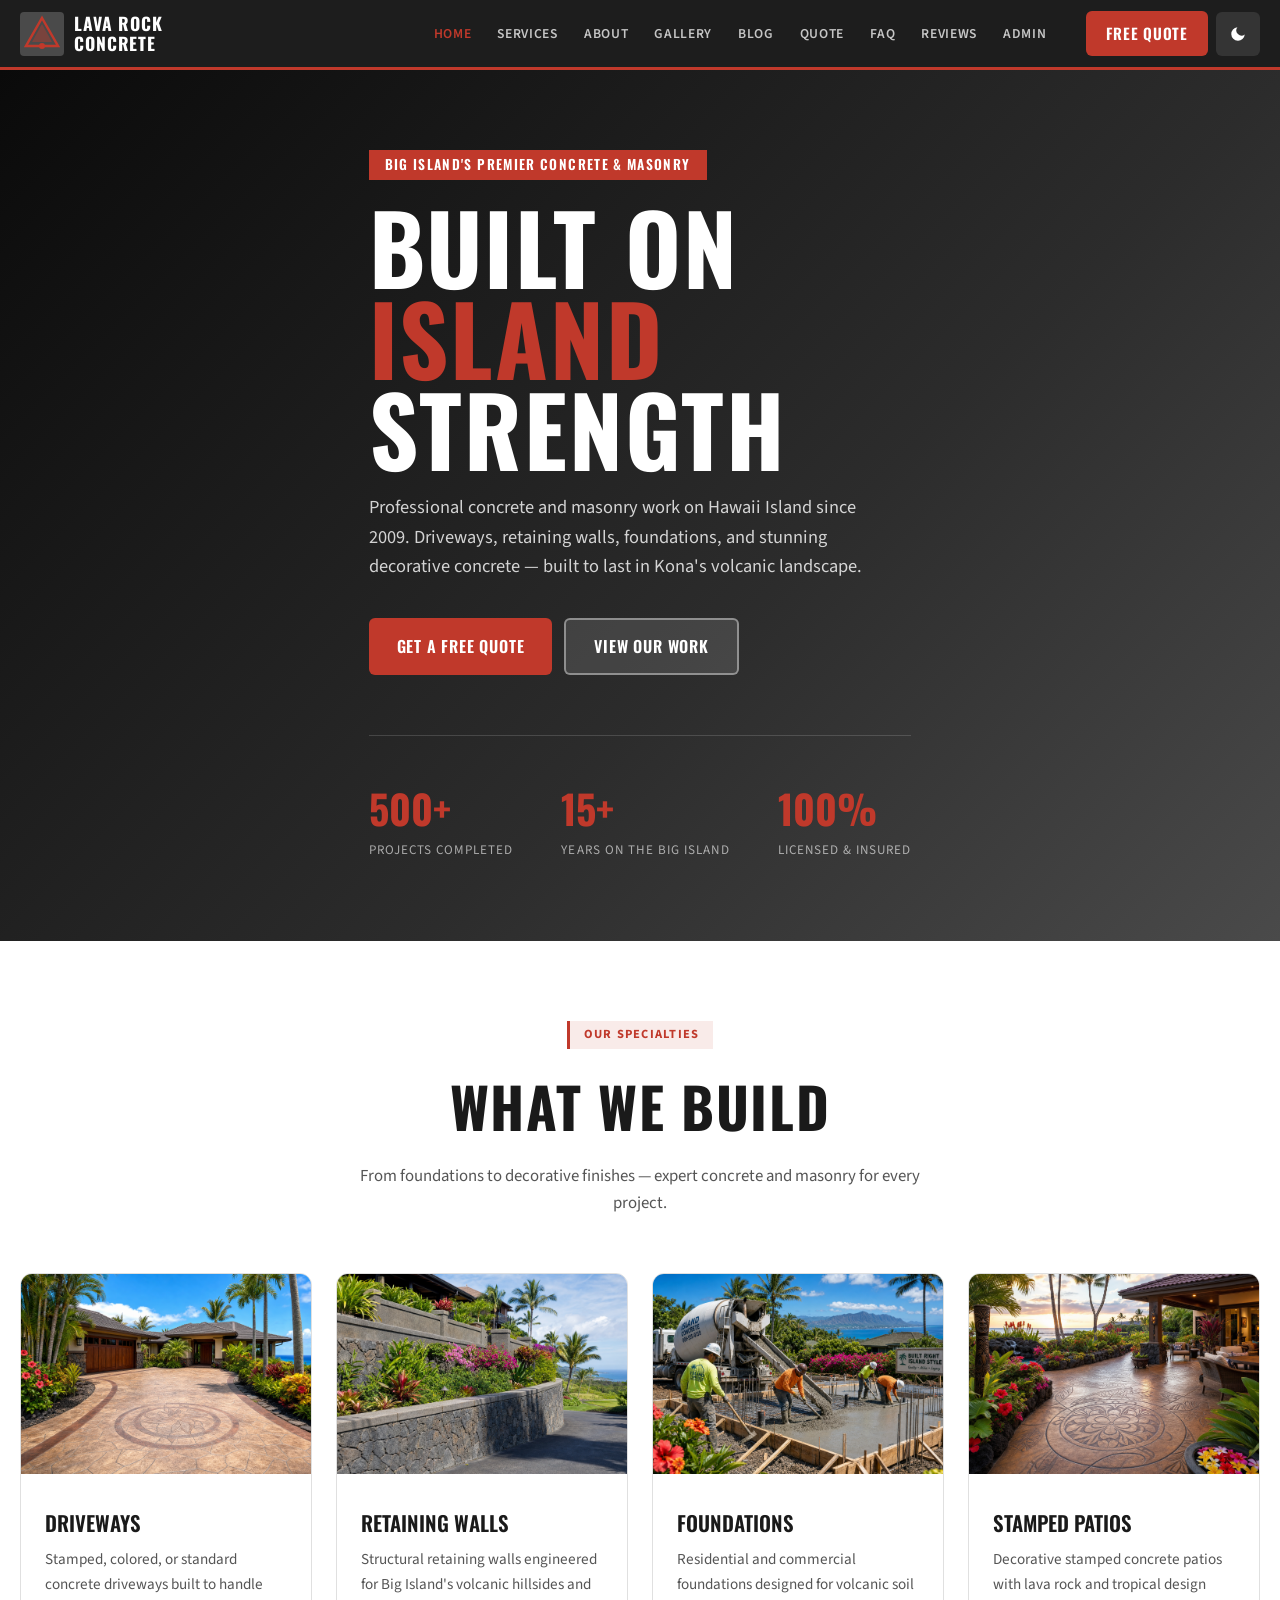
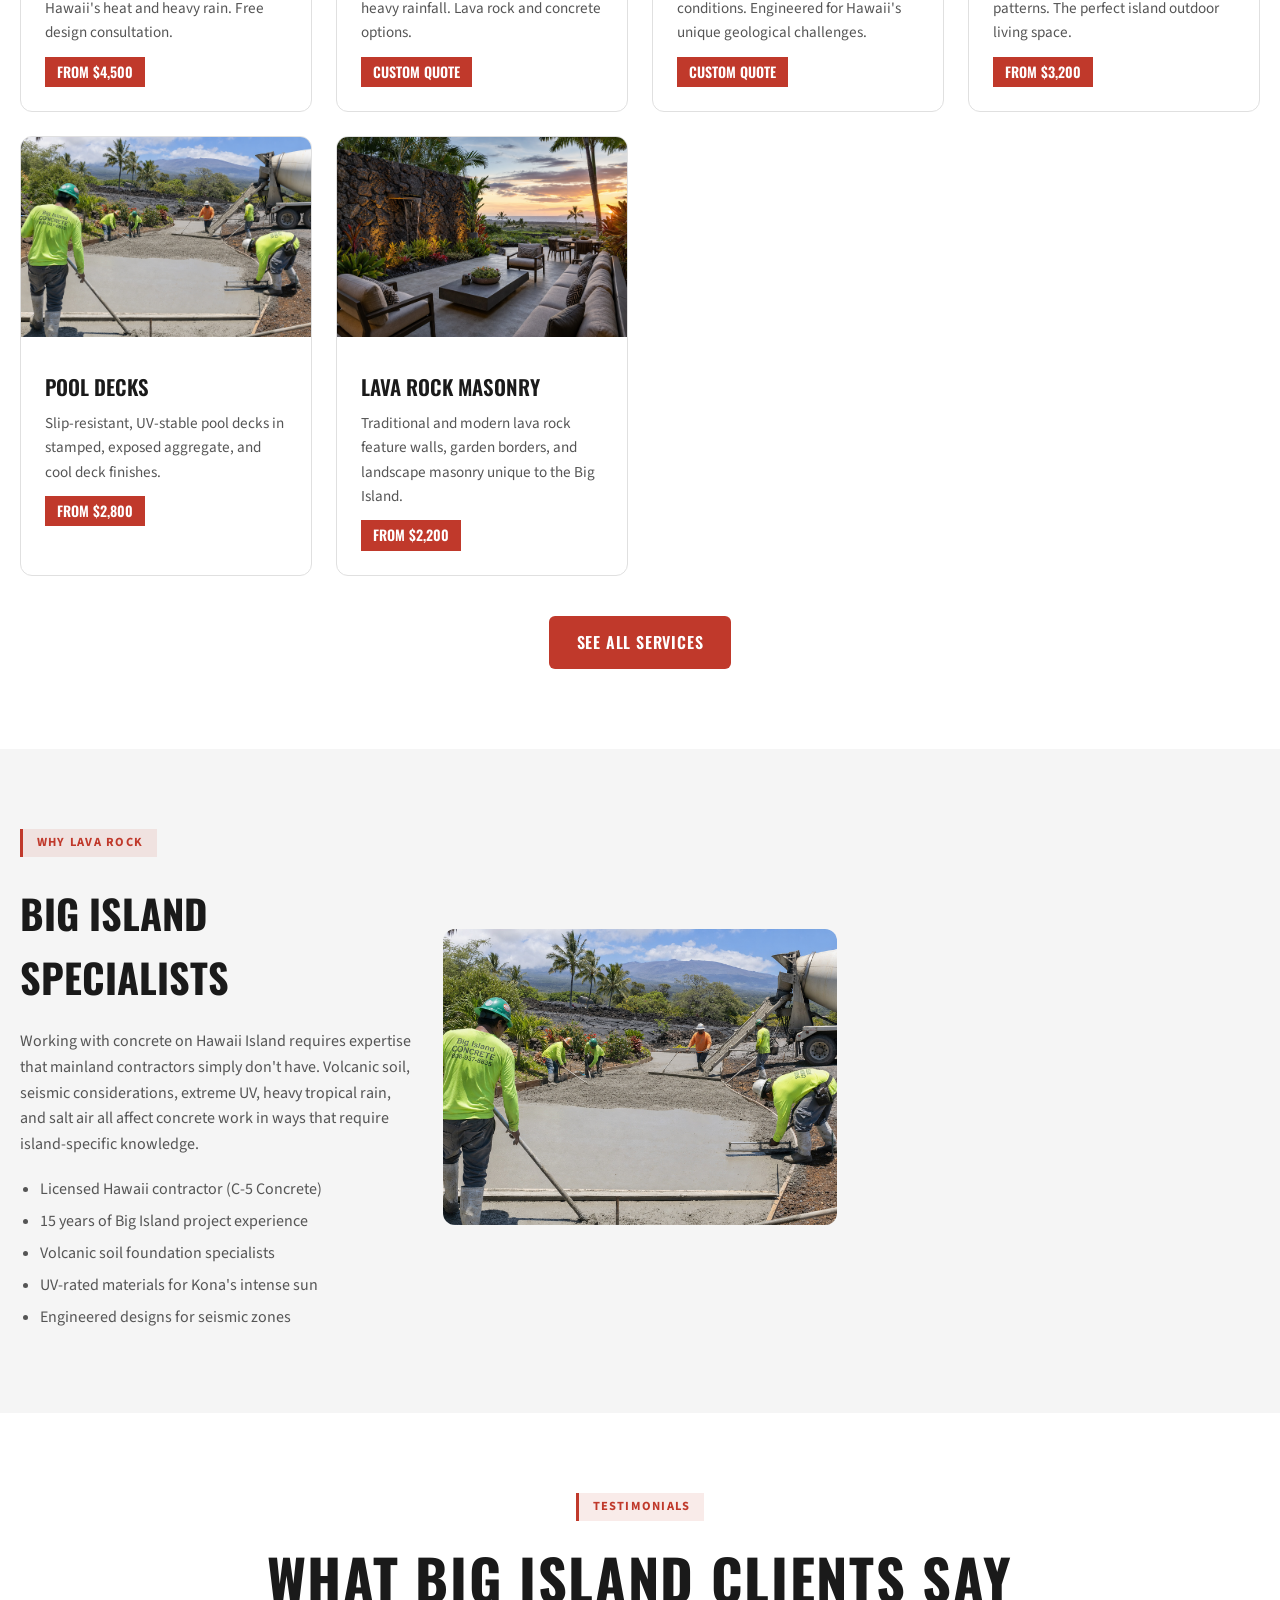
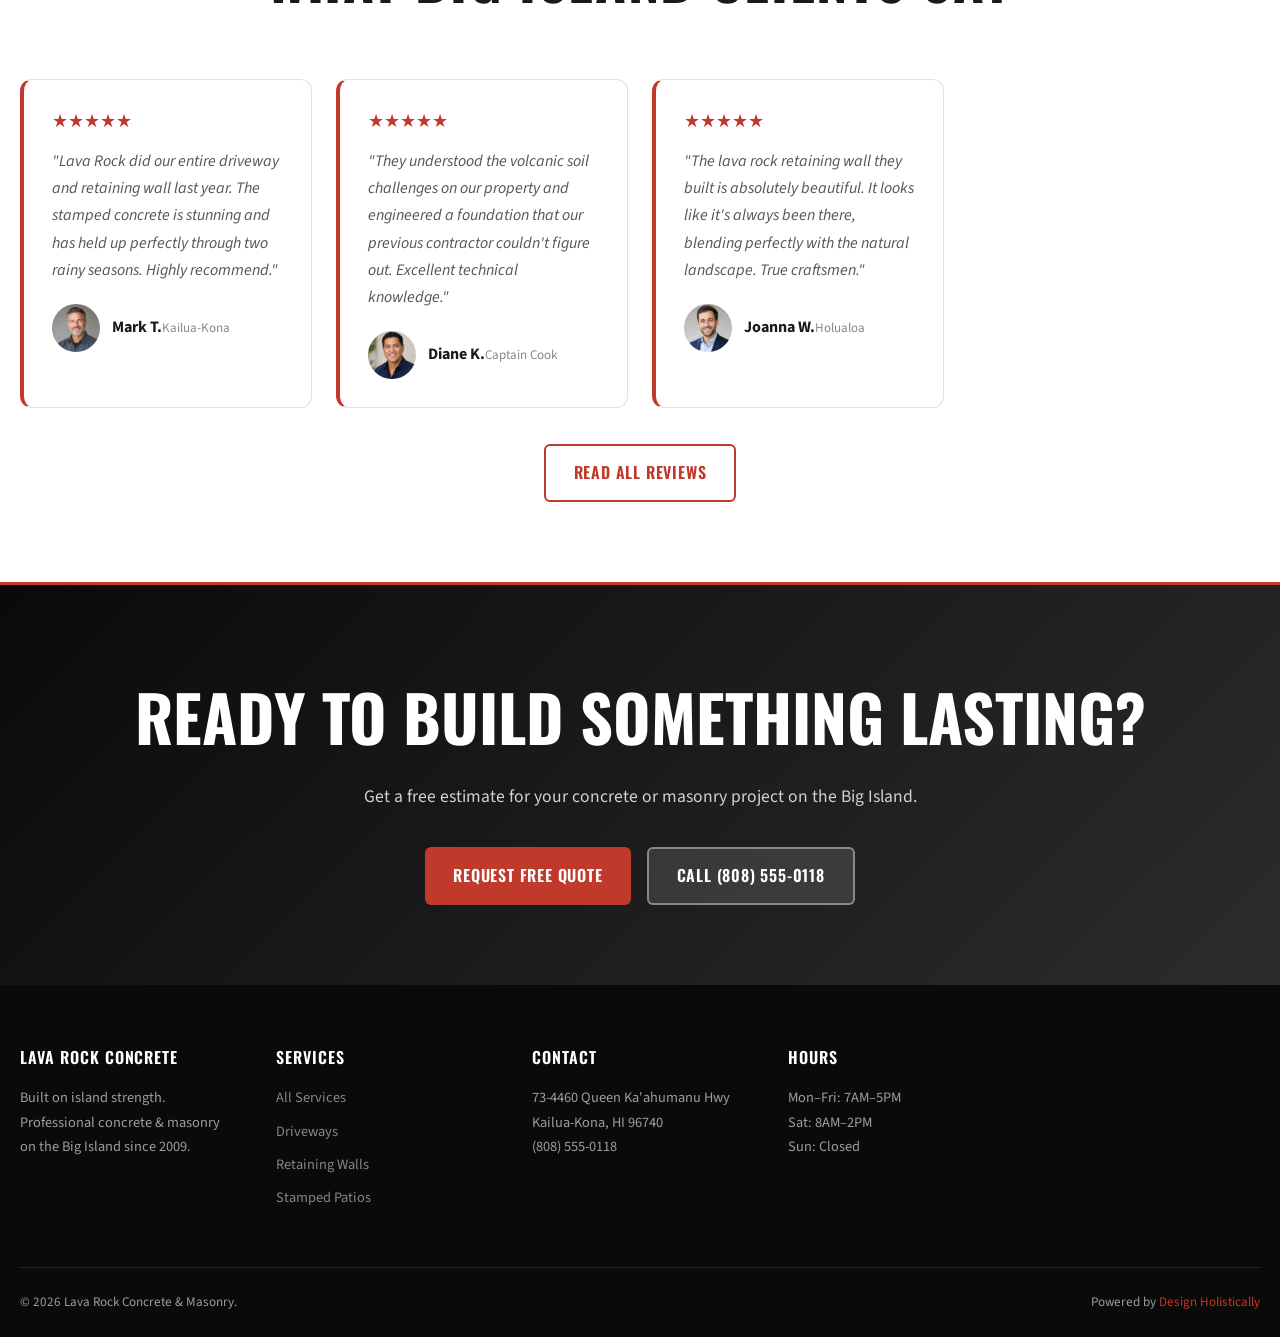
==== commit ae6cefcf: "Initial commit: Lava Rock Concrete & Masonry — Hawaii sample site (Kailua-Kona)" ====
--- a/index.html
+++ b/index.html
@@ -6,7 +6,7 @@
 <meta name="description" content="Lava Rock Concrete & Masonry: driveways, retaining walls, foundations, stamped patios and decorative concrete on the Big Island. Kailua-Kona, Hawaii Island.">
 <meta property="og:title" content="Lava Rock Concrete & Masonry — Kailua-Kona, Hawaii Island">
 <meta property="og:description" content="Built on island strength. Professional concrete and masonry on the Big Island.">
-<meta property="og:image" content="https://picsum.photos/1200/630?random=1802">
+<meta property="og:image" content="images/hero.png">
 <link rel="stylesheet" href="css/style.css">
 <script type="application/ld+json">{"@context":"https://schema.org","@type":"HomeAndConstructionBusiness","name":"Lava Rock Concrete & Masonry","address":{"@type":"PostalAddress","streetAddress":"73-4460 Queen Ka'ahumanu Hwy","addressLocality":"Kailua-Kona","addressRegion":"HI","postalCode":"96740"},"telephone":"(808) 555-0118","priceRange":"$$"}</script>
 </head>
@@ -62,12 +62,12 @@
       <p>From foundations to decorative finishes — expert concrete and masonry for every project.</p>
     </div>
     <div class="grid-3">
-      <div class="card fade-up"><img src="https://picsum.photos/400/280?random=1803" alt="Driveway" class="card-img"><div class="card-body"><h3>Driveways</h3><p>Stamped, colored, or standard concrete driveways built to handle Hawaii's heat and heavy rain. Free design consultation.</p><span class="price-tag">From $4,500</span></div></div>
-      <div class="card fade-up"><img src="https://picsum.photos/400/280?random=1804" alt="Retaining Walls" class="card-img"><div class="card-body"><h3>Retaining Walls</h3><p>Structural retaining walls engineered for Big Island's volcanic hillsides and heavy rainfall. Lava rock and concrete options.</p><span class="price-tag">Custom Quote</span></div></div>
-      <div class="card fade-up"><img src="https://picsum.photos/400/280?random=1805" alt="Foundations" class="card-img"><div class="card-body"><h3>Foundations</h3><p>Residential and commercial foundations designed for volcanic soil conditions. Engineered for Hawaii's unique geological challenges.</p><span class="price-tag">Custom Quote</span></div></div>
-      <div class="card fade-up"><img src="https://picsum.photos/400/280?random=1806" alt="Stamped Concrete" class="card-img"><div class="card-body"><h3>Stamped Patios</h3><p>Decorative stamped concrete patios with lava rock and tropical design patterns. The perfect island outdoor living space.</p><span class="price-tag">From $3,200</span></div></div>
-      <div class="card fade-up"><img src="https://picsum.photos/400/280?random=1807" alt="Pool Decks" class="card-img"><div class="card-body"><h3>Pool Decks</h3><p>Slip-resistant, UV-stable pool decks in stamped, exposed aggregate, and cool deck finishes.</p><span class="price-tag">From $2,800</span></div></div>
-      <div class="card fade-up"><img src="https://picsum.photos/400/280?random=1808" alt="Lava Rock Masonry" class="card-img"><div class="card-body"><h3>Lava Rock Masonry</h3><p>Traditional and modern lava rock feature walls, garden borders, and landscape masonry unique to the Big Island.</p><span class="price-tag">From $2,200</span></div></div>
+      <div class="card fade-up"><img src="images/service-driveway.png" alt="Driveway" class="card-img"><div class="card-body"><h3>Driveways</h3><p>Stamped, colored, or standard concrete driveways built to handle Hawaii's heat and heavy rain. Free design consultation.</p><span class="price-tag">From $4,500</span></div></div>
+      <div class="card fade-up"><img src="images/service-retaining-wall.png" alt="Retaining Walls" class="card-img"><div class="card-body"><h3>Retaining Walls</h3><p>Structural retaining walls engineered for Big Island's volcanic hillsides and heavy rainfall. Lava rock and concrete options.</p><span class="price-tag">Custom Quote</span></div></div>
+      <div class="card fade-up"><img src="images/service-foundation.png" alt="Foundations" class="card-img"><div class="card-body"><h3>Foundations</h3><p>Residential and commercial foundations designed for volcanic soil conditions. Engineered for Hawaii's unique geological challenges.</p><span class="price-tag">Custom Quote</span></div></div>
+      <div class="card fade-up"><img src="images/gallery-1.png" alt="Stamped Concrete" class="card-img"><div class="card-body"><h3>Stamped Patios</h3><p>Decorative stamped concrete patios with lava rock and tropical design patterns. The perfect island outdoor living space.</p><span class="price-tag">From $3,200</span></div></div>
+      <div class="card fade-up"><img src="images/hero.png" alt="Pool Decks" class="card-img"><div class="card-body"><h3>Pool Decks</h3><p>Slip-resistant, UV-stable pool decks in stamped, exposed aggregate, and cool deck finishes.</p><span class="price-tag">From $2,800</span></div></div>
+      <div class="card fade-up"><img src="images/gallery-5.png" alt="Lava Rock Masonry" class="card-img"><div class="card-body"><h3>Lava Rock Masonry</h3><p>Traditional and modern lava rock feature walls, garden borders, and landscape masonry unique to the Big Island.</p><span class="price-tag">From $2,200</span></div></div>
     </div>
     <div style="text-align:center;margin-top:40px"><a href="services.html" class="btn btn-primary">See All Services</a></div>
   </div>
@@ -88,7 +88,7 @@
           <li>Engineered designs for seismic zones</li>
         </ul>
       </div>
-      <div class="fade-up"><img src="https://picsum.photos/600/450?random=1809" alt="Concrete work" style="width:100%;border-radius:var(--radius-lg);aspect-ratio:4/3;object-fit:cover"></div>
+      <div class="fade-up"><img src="images/hero.png" alt="Concrete work" style="width:100%;border-radius:var(--radius-lg);aspect-ratio:4/3;object-fit:cover"></div>
     </div>
   </div>
 </section>
@@ -97,9 +97,9 @@
   <div class="container">
     <div class="section-header fade-up"><div class="section-tag">Testimonials</div><h2>What Big Island Clients Say</h2></div>
     <div class="grid-3">
-      <div class="testimonial-card fade-up"><div class="stars">★★★★★</div><p>"Lava Rock did our entire driveway and retaining wall last year. The stamped concrete is stunning and has held up perfectly through two rainy seasons. Highly recommend."</p><div class="testi-author"><img src="https://picsum.photos/48/48?random=1810" alt="Mark T"><div><strong>Mark T.</strong><span>Kailua-Kona</span></div></div></div>
-      <div class="testimonial-card fade-up"><div class="stars">★★★★★</div><p>"They understood the volcanic soil challenges on our property and engineered a foundation that our previous contractor couldn't figure out. Excellent technical knowledge."</p><div class="testi-author"><img src="https://picsum.photos/48/48?random=1811" alt="Diane K"><div><strong>Diane K.</strong><span>Captain Cook</span></div></div></div>
-      <div class="testimonial-card fade-up"><div class="stars">★★★★★</div><p>"The lava rock retaining wall they built is absolutely beautiful. It looks like it's always been there, blending perfectly with the natural landscape. True craftsmen."</p><div class="testi-author"><img src="https://picsum.photos/48/48?random=1812" alt="Joanna W"><div><strong>Joanna W.</strong><span>Holualoa</span></div></div></div>
+      <div class="testimonial-card fade-up"><div class="stars">★★★★★</div><p>"Lava Rock did our entire driveway and retaining wall last year. The stamped concrete is stunning and has held up perfectly through two rainy seasons. Highly recommend."</p><div class="testi-author"><img src="images/avatar-1.png" alt="Mark T"><div><strong>Mark T.</strong><span>Kailua-Kona</span></div></div></div>
+      <div class="testimonial-card fade-up"><div class="stars">★★★★★</div><p>"They understood the volcanic soil challenges on our property and engineered a foundation that our previous contractor couldn't figure out. Excellent technical knowledge."</p><div class="testi-author"><img src="images/avatar-2.png" alt="Diane K"><div><strong>Diane K.</strong><span>Captain Cook</span></div></div></div>
+      <div class="testimonial-card fade-up"><div class="stars">★★★★★</div><p>"The lava rock retaining wall they built is absolutely beautiful. It looks like it's always been there, blending perfectly with the natural landscape. True craftsmen."</p><div class="testi-author"><img src="images/avatar-3.png" alt="Joanna W"><div><strong>Joanna W.</strong><span>Holualoa</span></div></div></div>
     </div>
     <div style="text-align:center;margin-top:36px"><a href="reviews.html" class="btn btn-outline">Read All Reviews</a></div>
   </div>
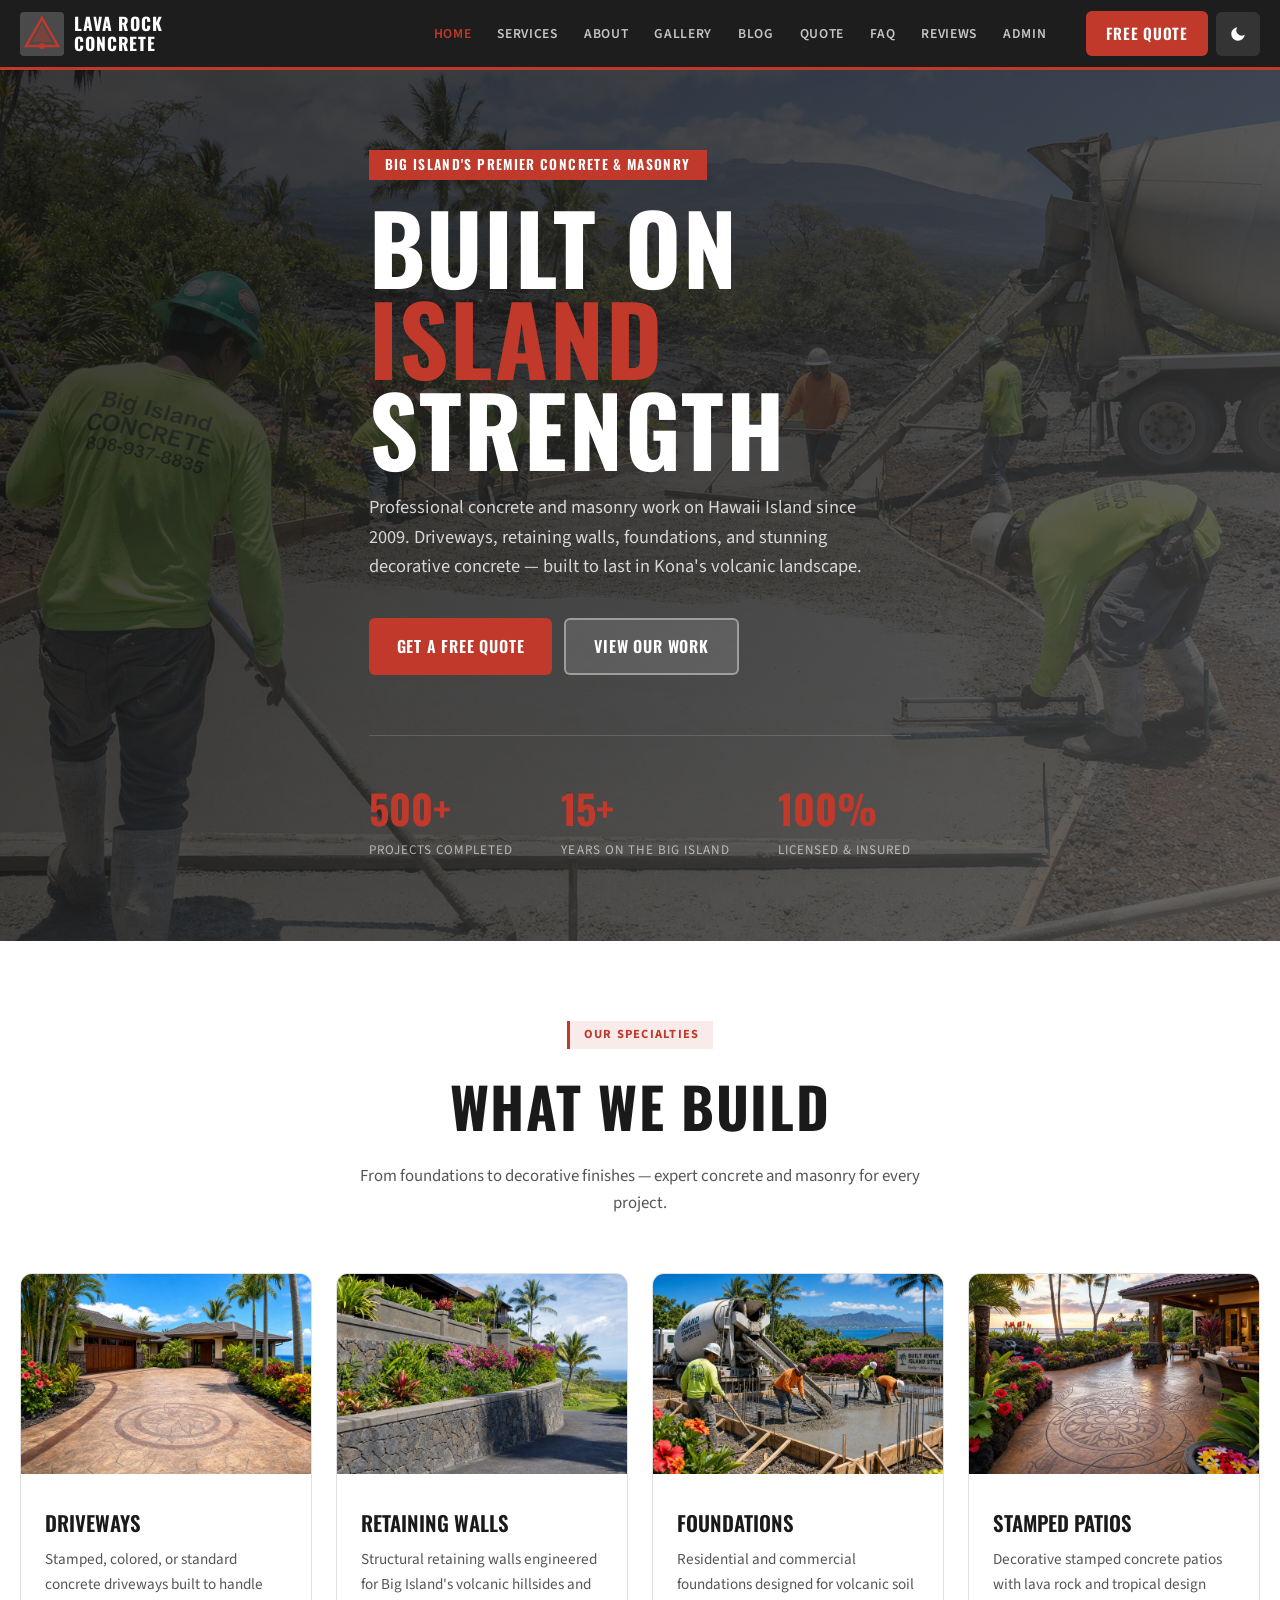
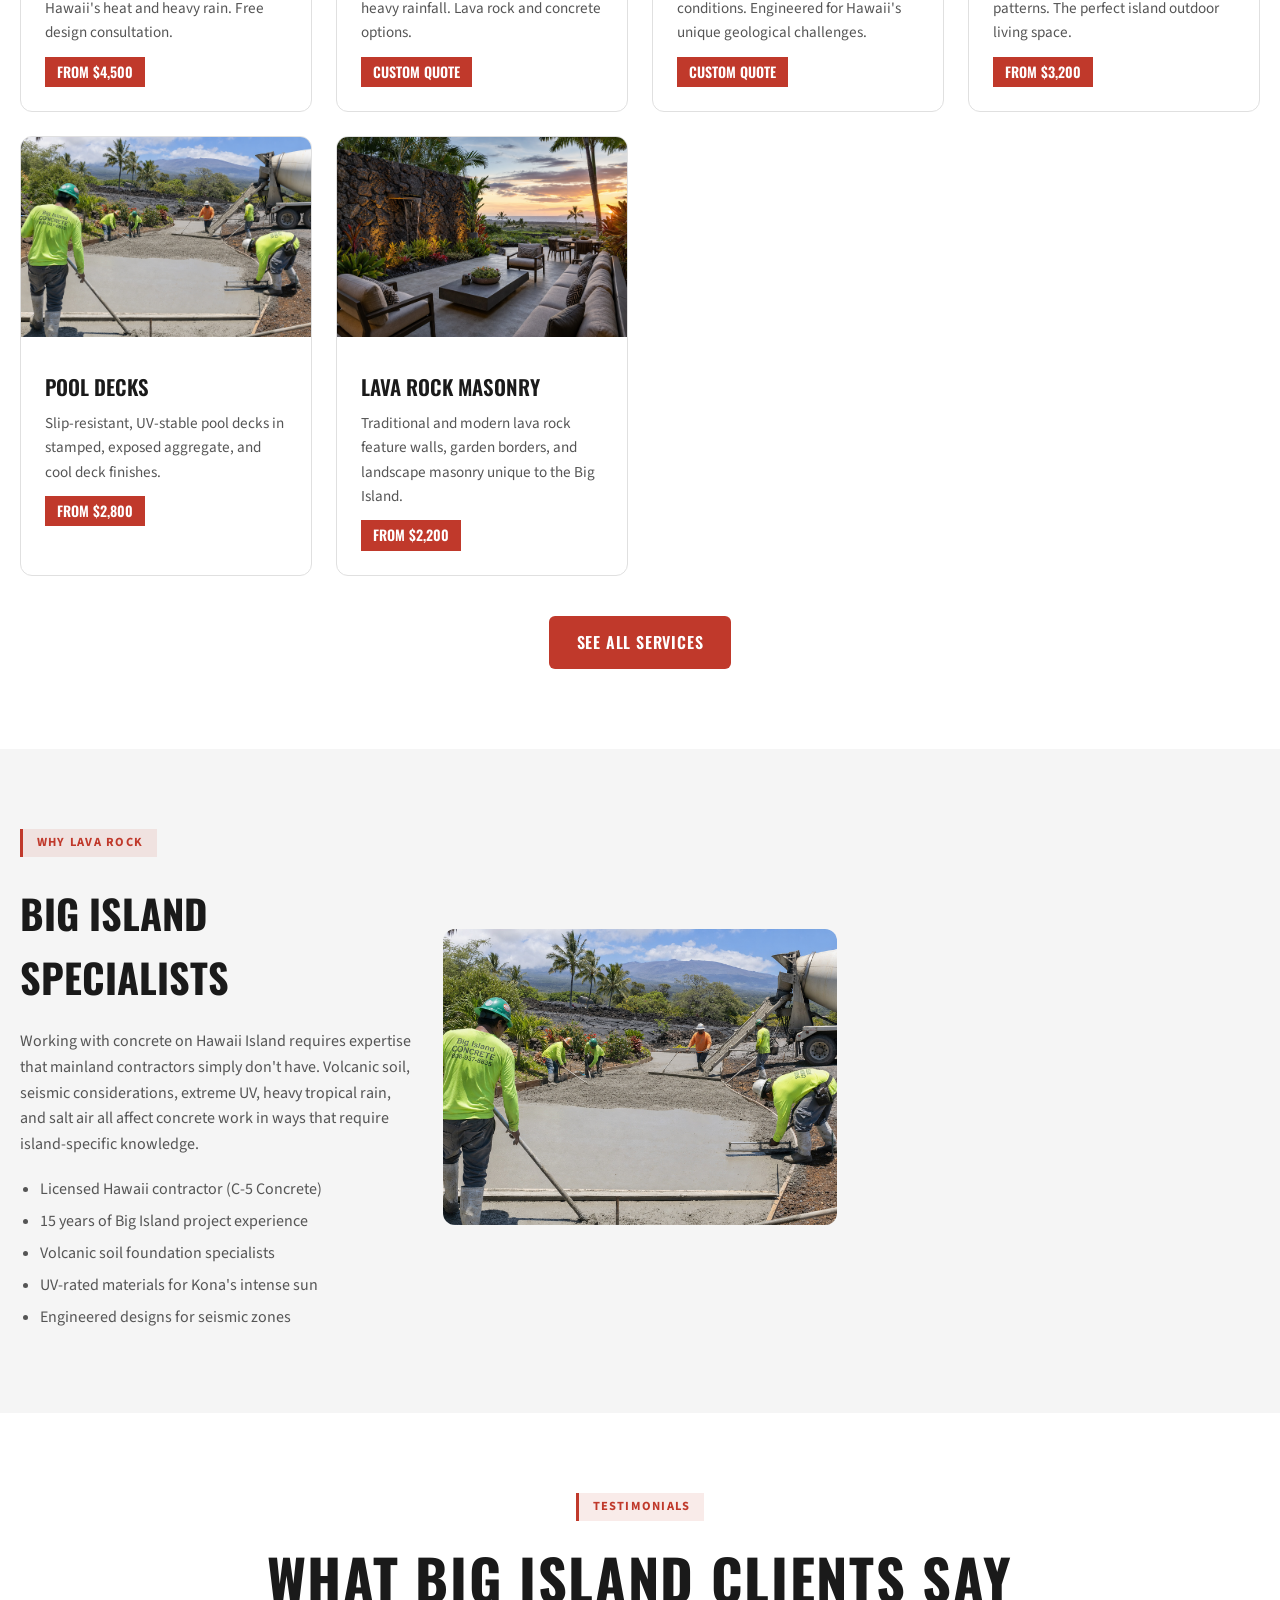
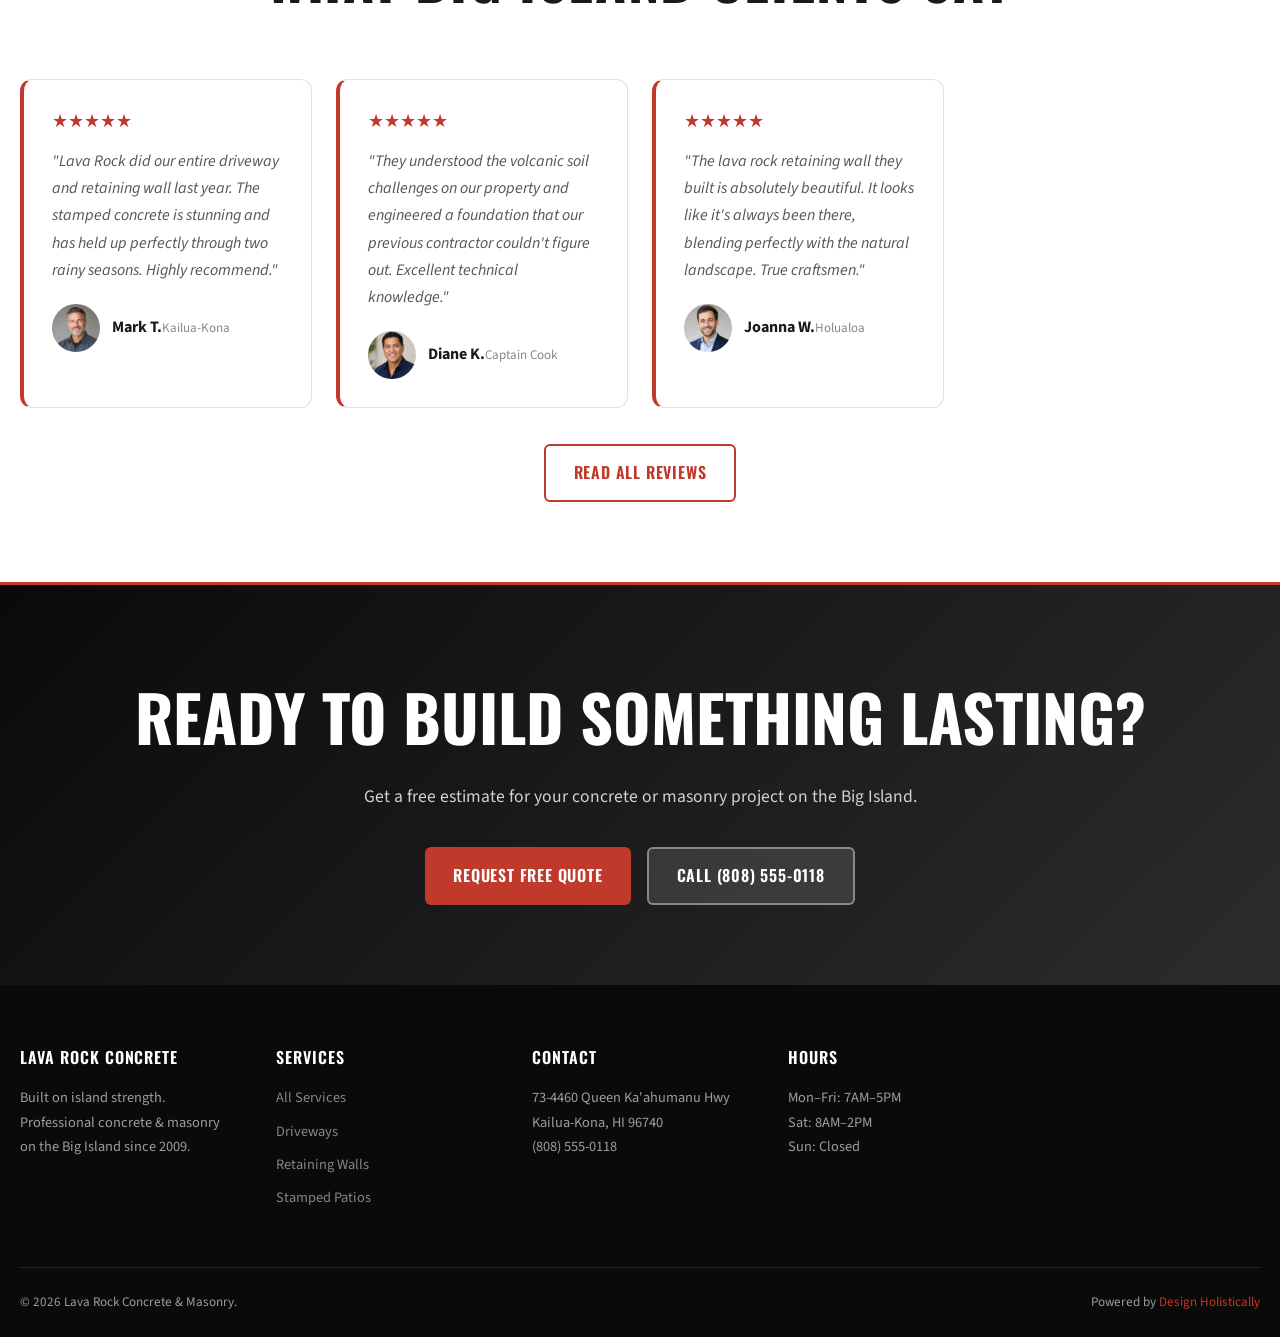
==== commit 9b2e033f: "feat: replace all picsum placeholders with AI-generated photorealistic images" ====
--- a/index.html
+++ b/index.html
@@ -37,7 +37,7 @@
 </nav>
 
 <section class="hero">
-  <div class="hero-bg"></div>
+  <div class="hero-bg"><img src="images/hero.png" alt="Lava Rock Concrete Hawaii" loading="eager" style="width:100%;height:100%;object-fit:cover;position:absolute;inset:0;"></div>
   <div class="hero-content">
     <div class="hero-badge">Big Island's Premier Concrete & Masonry</div>
     <h1>Built on<br><span>Island</span><br>Strength</h1>
--- a/css/style.css
+++ b/css/style.css
@@ -61,7 +61,7 @@
 .btn-ghost:hover { background: rgba(255,255,255,0.22); }
 
 .hero { min-height: 90vh; display: flex; align-items: center; background: linear-gradient(135deg, #0a0a0a 0%, #2c2c2c 60%, var(--primary) 100%); position: relative; overflow: hidden; }
-.hero-bg { position: absolute; inset: 0; background-image: url('https://picsum.photos/1280/900?random=1801'); background-size: cover; background-position: center; opacity: 0.2; }
+.hero-bg { position: absolute; inset: 0; background-image: url('../images/hero.png'); background-size: cover; background-position: center; opacity: 0.2; }
 .hero-content { position: relative; z-index: 2; max-width: 1280px; margin: 0 auto; padding: 80px 20px; }
 .hero-badge { display: inline-block; background: var(--accent); color: #fff; padding: 4px 16px; font-family: 'Oswald', sans-serif; font-weight: 600; font-size: 0.85rem; text-transform: uppercase; letter-spacing: 0.1em; margin-bottom: 20px; }
 .hero h1 { font-family: 'Oswald', sans-serif; font-weight: 700; font-size: clamp(3rem, 8vw, 6rem); color: #fff; line-height: 0.95; margin-bottom: 20px; text-transform: uppercase; letter-spacing: 0.02em; }
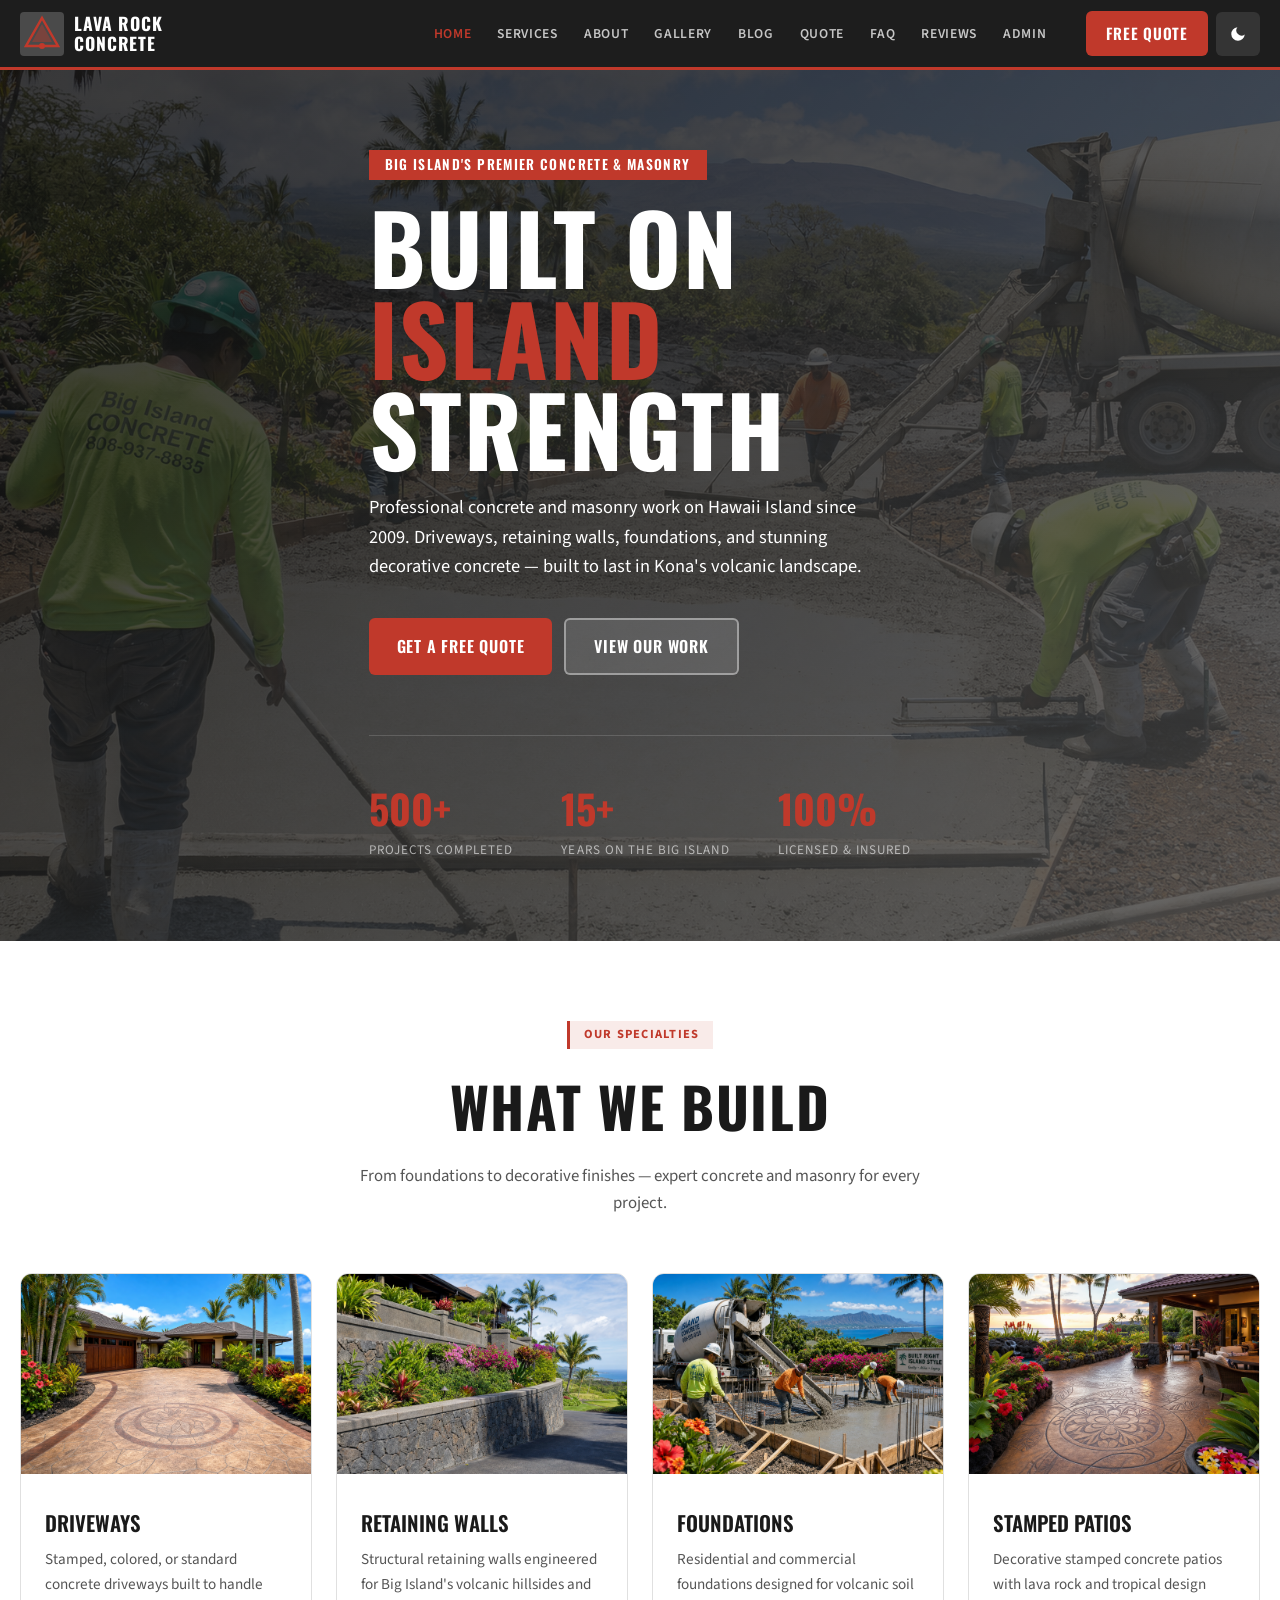
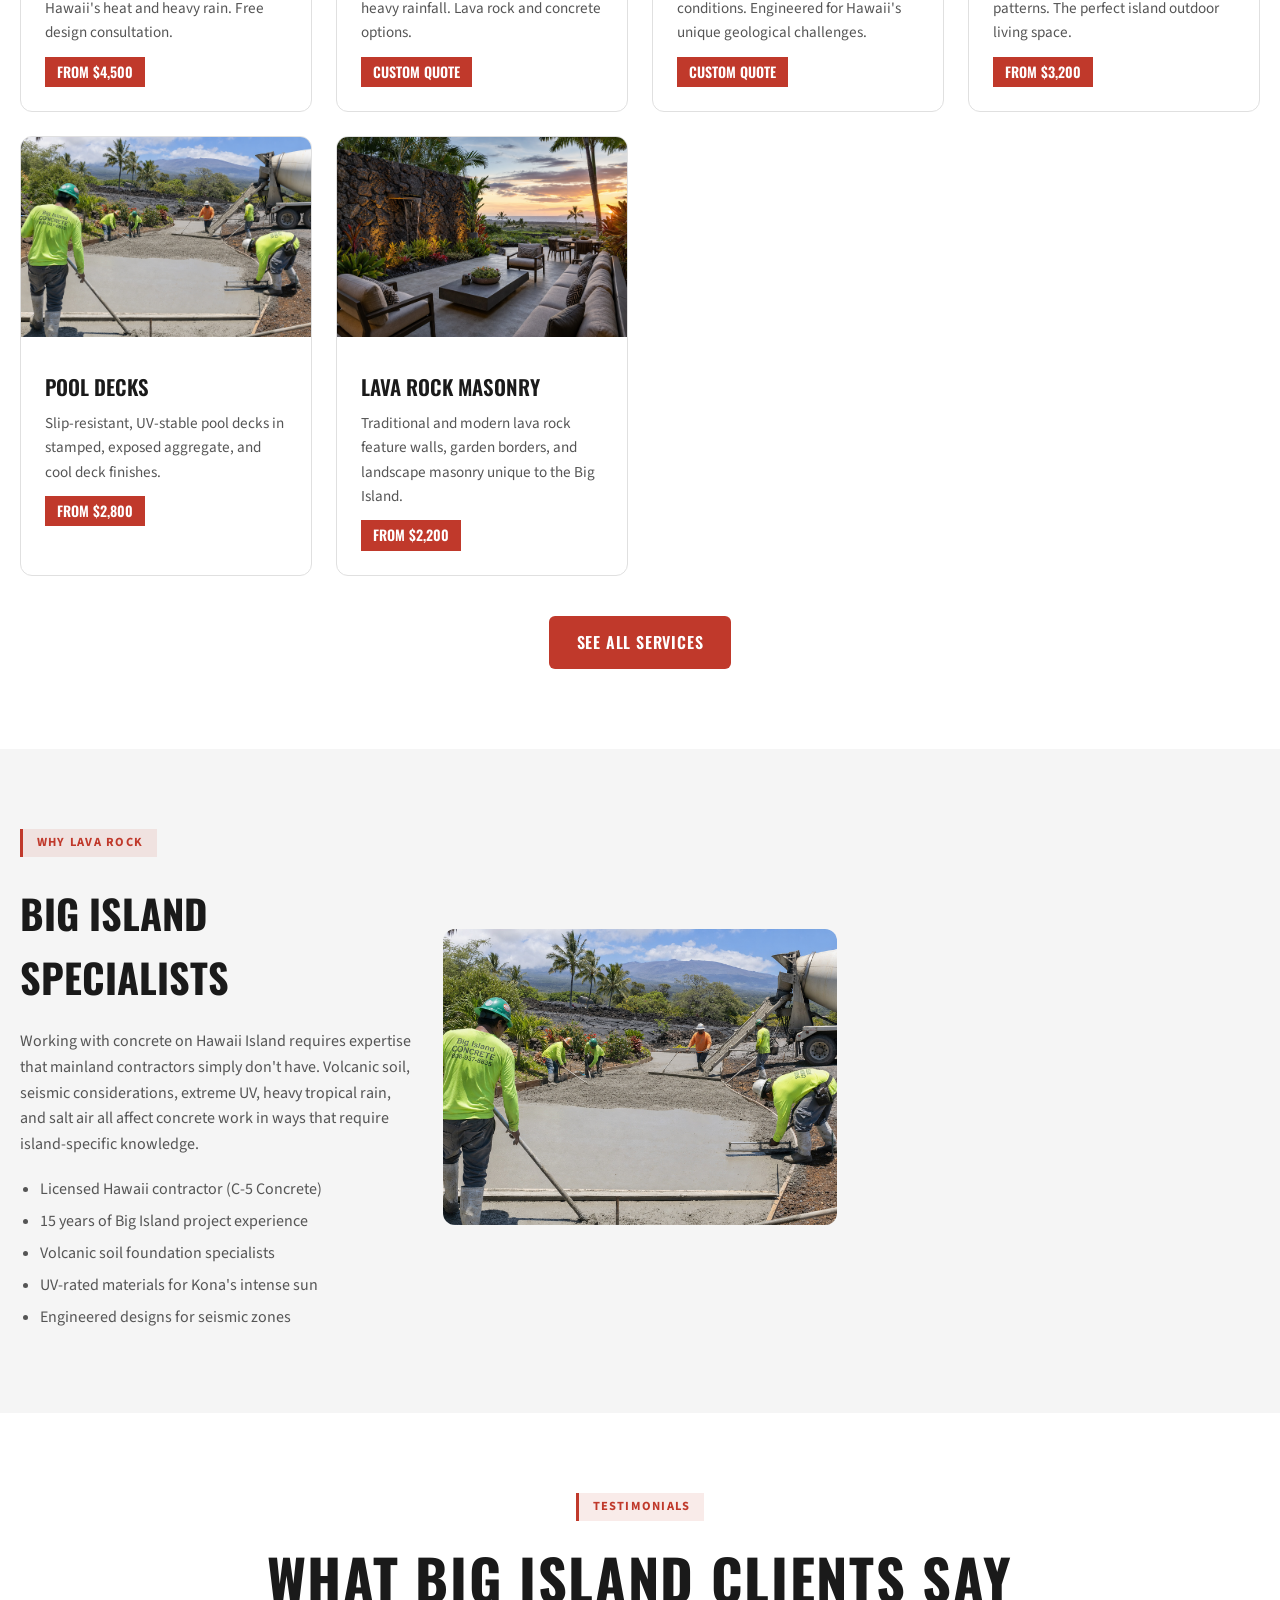
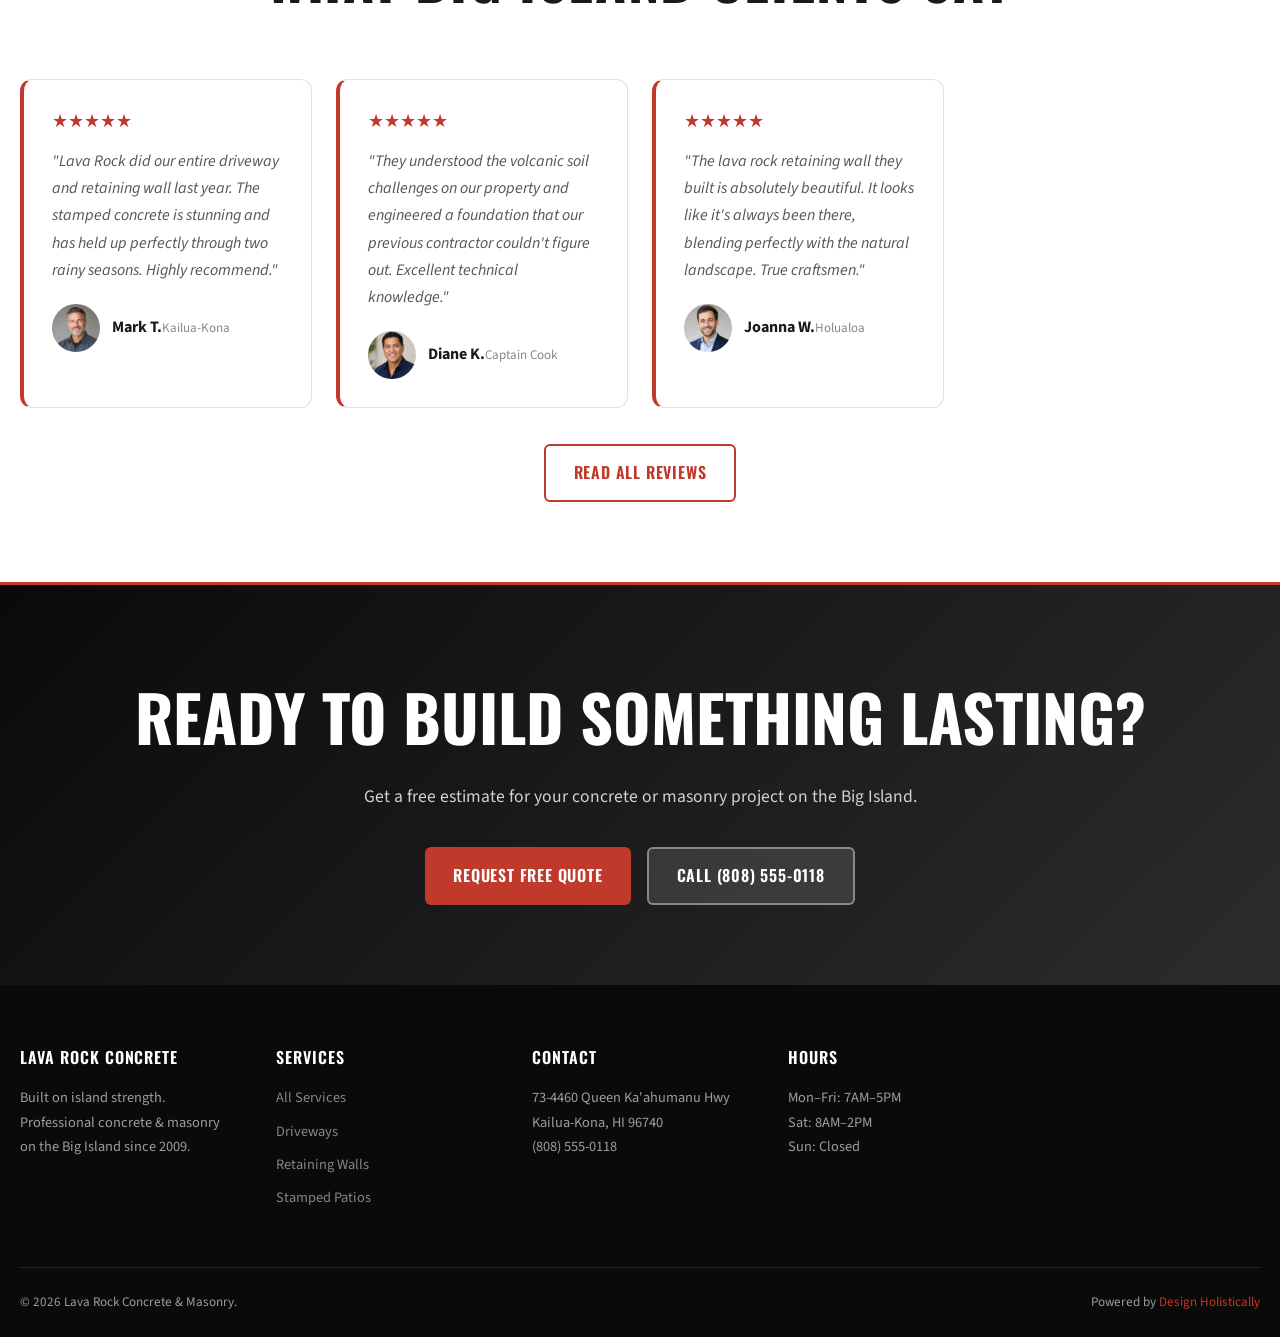
==== commit 045c334b: "feat: replace all picsum placeholders with AI-generated photorealistic images" ====
--- a/index.html
+++ b/index.html
@@ -9,6 +9,10 @@
 <meta property="og:image" content="images/hero.png">
 <link rel="stylesheet" href="css/style.css">
 <script type="application/ld+json">{"@context":"https://schema.org","@type":"HomeAndConstructionBusiness","name":"Lava Rock Concrete & Masonry","address":{"@type":"PostalAddress","streetAddress":"73-4460 Queen Ka'ahumanu Hwy","addressLocality":"Kailua-Kona","addressRegion":"HI","postalCode":"96740"},"telephone":"(808) 555-0118","priceRange":"$$"}</script>
+  <link rel="icon" type="image/x-icon" href="images/favicon.ico">
+  <link rel="icon" type="image/png" sizes="32x32" href="images/favicon-32x32.png">
+  <link rel="icon" type="image/png" sizes="16x16" href="images/favicon-16x16.png">
+  <link rel="apple-touch-icon" sizes="180x180" href="images/apple-touch-icon.png">
 </head>
 <body>
 <header class="site-header">
--- a/css/style.css
+++ b/css/style.css
@@ -231,3 +231,8 @@
   .step-line { width: 30px; }
   .footer-bottom { flex-direction: column; text-align: center; }
 }
+
+.hero h1, .hero p, .hero-content, .hero .eyebrow-label, .hero .tag { color: #fff !important; }
+
+[data-theme="dark"] .hero { background: transparent !important; }
+[data-theme="dark"] .hero-bg img { opacity: 1 !important; }
